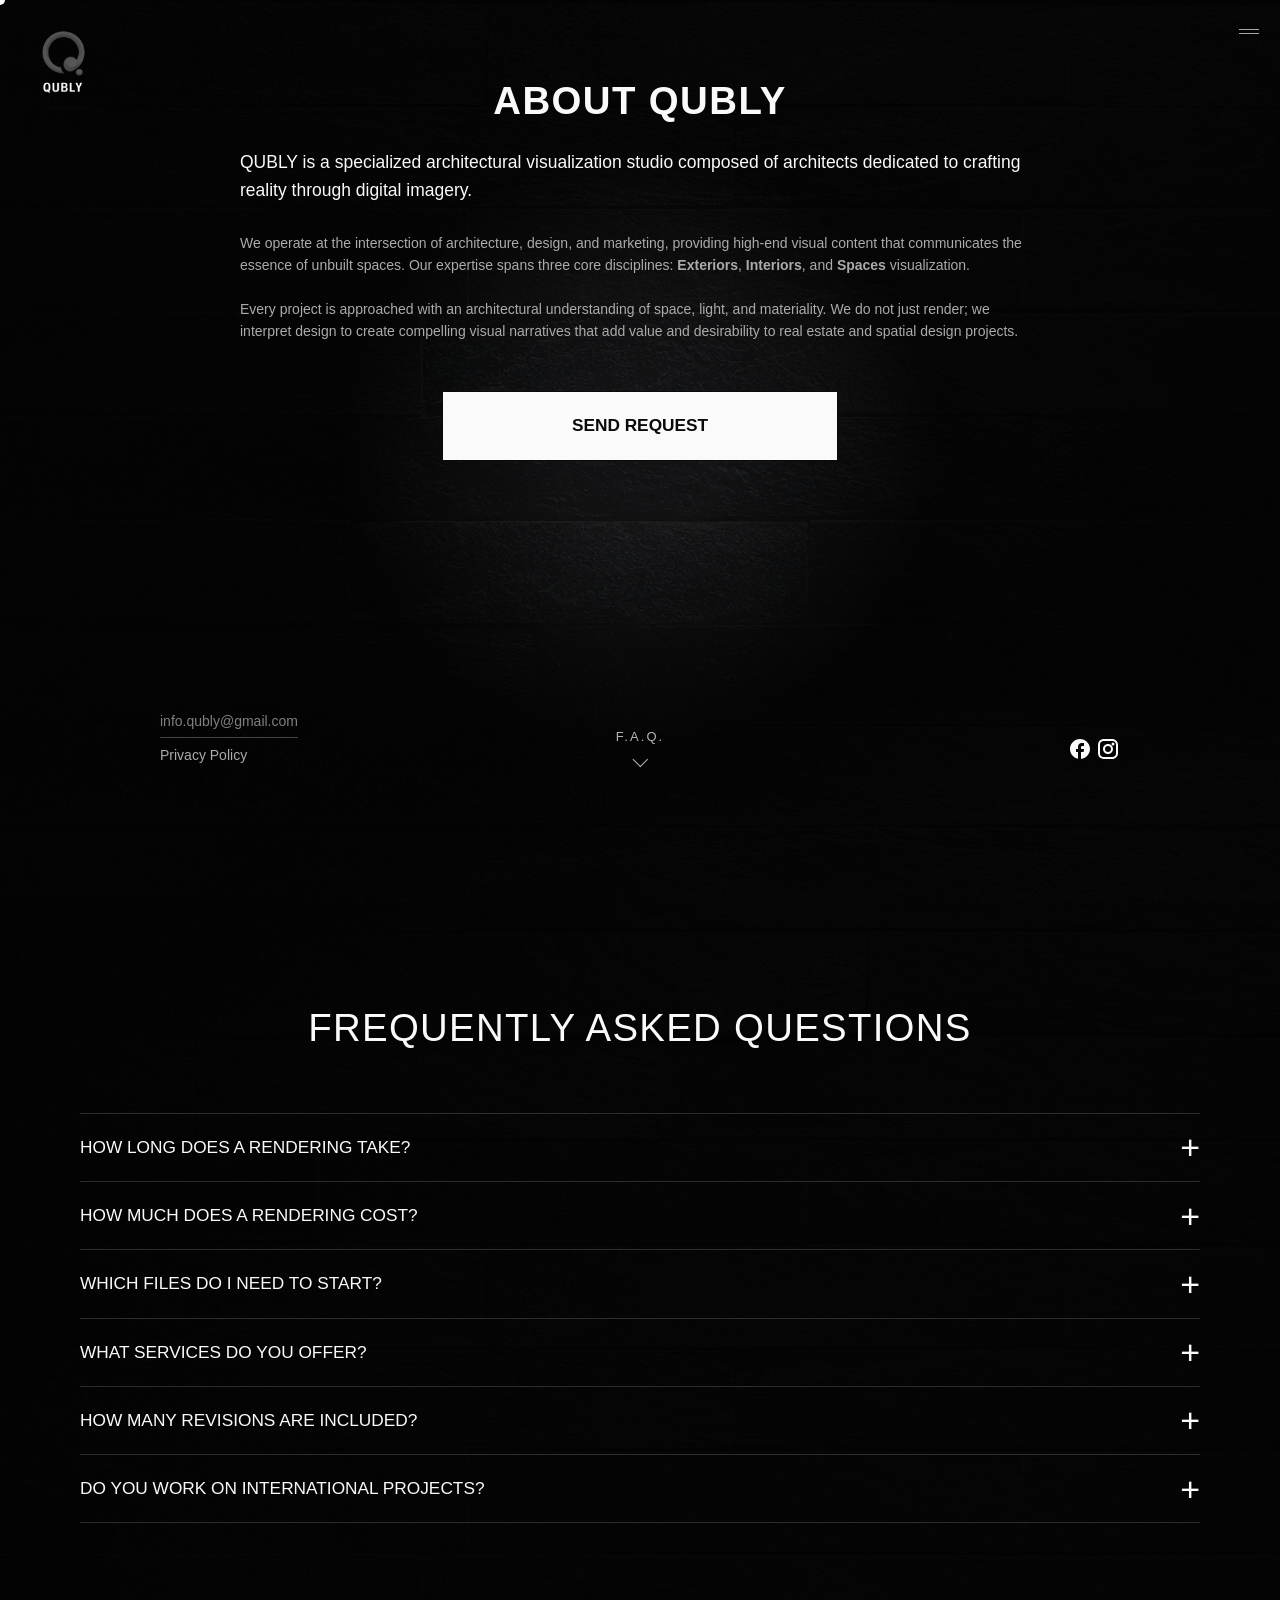
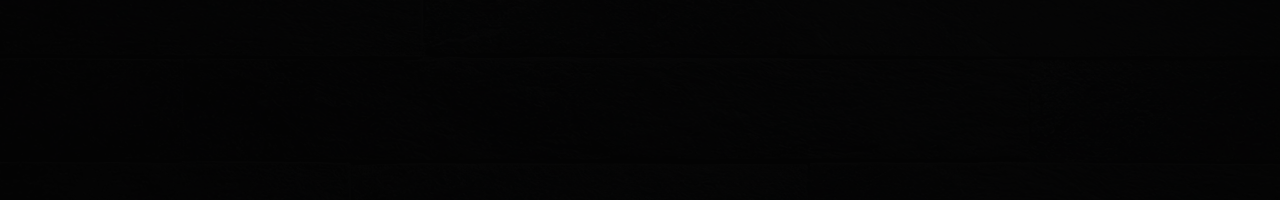
==== about.html @ 9fedbb7f "Add files via upload" ====
<!DOCTYPE html>
<html lang="en">

<head>
    <meta charset="UTF-8">
    <meta name="viewport" content="width=device-width, initial-scale=1.0">
    <title>QUBLY – About</title>
    <meta name="description"
        content="Visualizzazioni architettoniche, render esterni, interni e immagini per progetti immobiliari e architettonici." data-i18n="meta_desc_index">
    <link rel="canonical" href="https://infoqubly.github.io/qubly-site/about.html">

    <!-- CSS -->
    <link rel="stylesheet" href="css/styles.css?v=67">
    <link rel="icon" href="favicon.png" type="image/png">
</head>

<body class="about-page-body">

    <!-- CUSTOM CURSOR -->
    <div id="cursor-dot"></div>
    <canvas id="spotlight-canvas"></canvas>

    <!-- HEADER -->
    <header class="site-header">
        <a href="index.html" class="logo">
            <img src="logo.png" alt="QUBLY">
        </a>

        <div class="menu-toggle">
            <div class="hamburger-line"></div>
        </div>
    </header>

    <!-- FULLSCREEN MENU -->
    <div class="fullscreen-menu">
        <ul class="menu-list">
            <li class="menu-item"><a href="index.html" data-i18n="nav_home">Home</a></li>
            <li class="menu-item"><a href="about.html" data-i18n="nav_about">About Us</a></li>
            <li class="menu-item"><a href="index.html#case-studies" data-i18n="nav_purpose">What We Offer</a></li>
            <li class="menu-item"><a href="index.html#projects" data-i18n="nav_projects">Projects</a></li>
            <li class="menu-item"><a href="index.html#contact" data-i18n="nav_contact">Contact Us</a></li>
        </ul>
    </div>

    <!-- ABOUT CONTENT -->
    <div class="section-wrapper about-page" data-snap-anchor data-snap-offset="0"
        style="padding-top: 80px; min-height: 100vh; display: flex; flex-direction: column;">
        <!-- SCROLLING TEXTURE BACKGROUND -->
        <img src="Sfondo.webp" id="scrolling-texture" alt="">
        <div class="content-container" style="max-width: 800px; margin: 0 auto; text-align: left; flex-grow: 1;">
            <h1 class="service-title" style="margin-top: 0; margin-bottom: 2vw;" data-i18n="about_title">ABOUT QUBLY</h1>

            <p class="service-desc"
                style="font-size: 1.25rem; line-height: 1.6; color: var(--QUBLY-WHITE); margin-bottom: 2rem;" data-i18n="about_p1">
                QUBLY is a specialized architectural visualization studio composed of architects dedicated to crafting
                reality through digital imagery.
            </p>

            <p class="service-desc" style="font-size: 1rem; line-height: 1.6; margin-bottom: 1.5rem;" data-i18n="about_p2">
                We operate at the intersection of architecture, design, and marketing, providing high-end visual content
                that communicates the essence of unbuilt spaces. Our expertise spans three core disciplines:
                <strong>Exteriors</strong>, <strong>Interiors</strong>, and <strong>Spaces</strong> visualization.
            </p>

            <p class="service-desc" style="font-size: 1rem; line-height: 1.6; margin-bottom: 3rem;" data-i18n="about_p3">
                Every project is approached with an architectural understanding of space, light, and materiality. We do
                not just render; we interpret design to create compelling visual narratives that add value and
                desirability to real estate and spatial design projects.
            </p>

            <a href="https://docs.google.com/forms/d/e/1FAIpQLSdRsD1cFEi_Piw1dqPVw4LWgrstn5cbHXEcnYwcSCSfHgwjyg/viewform?usp=publish-editor"
                class="contact-form-button contact-form-button--light" target="_blank" rel="noopener"
                data-i18n="contact_request_button">SEND REQUEST</a>
        </div>

        <!-- FOOTER: Email Left, Icons Right -->
        <footer class="site-footer about-footer">

            <!-- Email and Privacy (Left) -->
            <div class="footer-legal-links">
                <a href="#" class="contact-trigger-link"
                    style="color: grey; font-size: 14px; text-decoration: none;">info.qubly@gmail.com</a>
                <a href="privacy-policy.html" class="privacy-policy-link" data-i18n="privacy_policy_link">Privacy Policy</a>
            </div>

            <a href="#faq" class="about-faq-cue" aria-label="Vai alle FAQ" data-i18n-aria-label="faq_cue_label">
                <span data-i18n="faq_cue">F.A.Q.</span>
                <span class="about-faq-arrow"></span>
            </a>

            <!-- Icons (Right) -->
            <div class="footer-socials">
                <!-- Facebook Icon (Inactive) -->
                <a href="#" class="social-icon" style="pointer-events: none;">
                    <svg width="24" height="24" viewBox="0 0 24 24" fill="currentColor">
                        <path
                            d="M22 12C22 6.48 17.52 2 12 2C6.48 2 2 6.48 2 12C2 16.84 5.44 20.87 10 21.8V15H8V12H10V9.5C10 7.57 11.71 6 13.5 6H16V9H14C13.06 9 13 9.97 13 10.5V12H16L15.6 15H13V21.95C17.74 21.45 22 17.18 22 12Z" />
                    </svg>
                </a>
                <!-- Instagram Icon (Inactive) -->
                <a href="#" class="social-icon" style="pointer-events: none;">
                    <svg width="24" height="24" viewBox="0 0 24 24" fill="currentColor">
                        <path
                            d="M7.8 2H16.2C19.4 2 22 4.6 22 7.8V16.2C22 19.4 19.4 22 16.2 22H7.8C4.6 22 2 19.4 2 16.2V7.8C2 4.6 4.6 2 7.8 2ZM7.6 4C5.6 4 4 5.6 4 7.6V16.4C4 18.4 5.6 20 7.6 20H16.4C18.4 20 20 18.4 20 16.4V7.6C20 5.6 18.4 4 16.4 4H7.6Z" />
                        <path
                            d="M12 7C9.2 7 7 9.2 7 12C7 14.8 9.2 17 12 17C14.8 17 17 14.8 17 12C17 9.2 14.8 7 12 7ZM12 15C10.3 15 9 13.7 9 12C9 10.3 10.3 9 12 9C13.7 9 15 10.3 15 12C15 13.7 13.7 15 12 15Z" />
                        <circle cx="17" cy="7" r="1.5" />
                    </svg>
                </a>
            </div>
        </footer>
    </div>

    <section class="faq-section" id="faq" data-snap-anchor data-snap-offset="0">
        <h2 class="faq-title" data-i18n="faq_title">FREQUENTLY ASKED QUESTIONS</h2>

        <div class="faq-list">
            <details class="faq-item">
                <summary data-i18n="faq_q1">HOW LONG DOES A RENDERING TAKE?</summary>
                <div class="faq-panel">
                    <p data-i18n="faq_a1">Timing depends on the project scope, number of views, and available material.</p>
                </div>
            </details>
            <details class="faq-item">
                <summary data-i18n="faq_q2">HOW MUCH DOES A RENDERING COST?</summary>
                <div class="faq-panel">
                    <p data-i18n="faq_a2">Costs vary by complexity, output type, and number of images required.</p>
                </div>
            </details>
            <details class="faq-item">
                <summary data-i18n="faq_q3">WHICH FILES DO I NEED TO START?</summary>
                <div class="faq-panel">
                    <p data-i18n="faq_a3">Plans, elevations, references, material notes, and any available 3D files are helpful.</p>
                </div>
            </details>
            <details class="faq-item">
                <summary data-i18n="faq_q4">WHAT SERVICES DO YOU OFFER?</summary>
                <div class="faq-panel">
                    <p data-i18n="faq_a4">We create exterior, interior, spaces, photoinsertion, and material comparison visuals.</p>
                </div>
            </details>
            <details class="faq-item">
                <summary data-i18n="faq_q5">HOW MANY REVISIONS ARE INCLUDED?</summary>
                <div class="faq-panel">
                    <p data-i18n="faq_a5">Revision rounds are defined before starting, based on the project needs.</p>
                </div>
            </details>
            <details class="faq-item">
                <summary data-i18n="faq_q6">DO YOU WORK ON INTERNATIONAL PROJECTS?</summary>
                <div class="faq-panel">
                    <p data-i18n="faq_a6">Yes, we work remotely with clients and teams in different countries.</p>
                </div>
            </details>
        </div>
    </section>

    <!-- SHARED JS -->
    <script src="js/translations.js?v=53"></script>
    <script src="js/spotlight.js?v=49"></script>
    <script src="js/main.js?v=60"></script>

    <!-- CONTACT POPUP HTML -->
    <div id="contact-popup" class="contact-popup">
        <div class="contact-popup-content">
            <span class="close-popup">&times;</span>
            <h2 class="service-title" data-i18n="popup_title">GET IN TOUCH</h2>
            <p class="service-desc" style="margin-bottom: 2rem;" data-i18n="popup_desc">We'd love to hear from you. Send us a message.</p>

            <form id="contact-form">
                <div class="form-group">
                    <label for="email" class="service-desc" data-i18n="popup_email_label">Your email</label>
                    <input type="email" id="email" name="email" required
                        style="width: 100%; padding: 10px; margin-top: 5px; background: #222; border: 1px solid #444; color: white;">
                </div>
                <div class="form-group" style="margin-top: 1rem;">
                    <label for="message" class="service-desc" data-i18n="popup_msg_label">Message</label>
                    <textarea id="message" name="message" rows="4" required
                        style="width: 100%; resize: vertical; padding: 10px; margin-top: 5px; background: #222; border: 1px solid #444; color: white;"></textarea>
                </div>
                <button type="submit"
                    style="margin-top: 1.5rem; padding: 10px 20px; background: var(--QUBLY-WHITE); color: black; border: none; cursor: pointer; text-transform: uppercase; font-weight: bold;" data-i18n="popup_send">Send</button>
            </form>
        </div>
    </div>

</body>

</html>
---- css/styles.css ----
:root {
  /* QUBLY Premium Palette */
  --QUBLY-BLACK: #0a0a0a;
  /* Deep rich black */
  --QUBLY-DARK-GRAY: #1a1a1a;
  /* Schiarito / Soft Black */
  --QUBLY-GRAY: #ABABAB;
  /* Original Gray for text */
  --QUBLY-WHITE: #FAFAFA;
  /* Off-white */
  --QUBLY-ACCENT: #ffffff;
  --scrollbar-width: 0px;
  --page-scrim: rgba(0, 0, 0, 0.18);

  --bg-color: var(--QUBLY-BLACK);
  --text-color: var(--QUBLY-WHITE);
  --header-height: 8vw;
  --media-card-radius: 1.1vw;
  /* Increased for larger logo (approx 150px) */
}

@media (min-width: 768px) {
  :root {
    --page-scrim: rgba(0, 0, 0, 0.12);
  }
}

@media (max-width: 767px) {
  :root {
    --header-height: 25vw;
    --media-card-radius: 3.8vw;
    /* Increased for mobile */
  }
}

* {
  box-sizing: border-box;
  -webkit-tap-highlight-color: transparent;
}

html {
  scroll-behavior: smooth;
  background: var(--bg-color);
}

html,
body {
  margin: 0;
  padding: 0;
  width: 100%;
  height: 100%;
  font-family: Helvetica, Arial, sans-serif;
  /* Fallback font */
  font-weight: 300;
  font-size: clamp(14px, 0.9375vw, 18px);
  line-height: 1.35;
  color: var(--text-color);
  background: var(--bg-color);
  -webkit-font-smoothing: antialiased;
}

@media (max-width: 767px) {

  html,
  body {
    font-size: 3.56vw;
    line-height: 4.58vw;
  }
}

a {
  text-decoration: none;
  color: inherit;
  transition: all 0.25s ease;
}

img,
video {
  max-width: 100%;
}

/* UTILITIES */
.desktop-only {
  display: block;
}

.mobile-only {
  display: none;
}

@media (max-width: 767px) {
  .desktop-only {
    display: none;
  }

  .mobile-only {
    display: block;
  }
}

/* HEADER */
.site-header {
  position: fixed;
  top: 0;
  left: 0;
  right: 0;
  padding: 1.666vw;
  z-index: 100;
  display: flex;
  justify-content: space-between;
  align-items: flex-start;
  height: auto;
  transition: background-color 0.3s ease;
  pointer-events: none;
  mix-blend-mode: difference;
  color: white;
  /* Allow clicks to pass through header background (e.g. to scrollbar) */
}

/* Ensure interactive elements in header are clickable */
.site-header>* {
  pointer-events: auto;
}

.site-header {
  position: fixed;
  z-index: 100;
}

@media (max-width: 767px) {
  .site-header {
    padding: 5.08vw;
  }
}

/* LOGO */
.logo {
  display: block;
  z-index: 101;
  background: transparent;
  height: auto;
  display: flex;
  align-items: flex-start;
}

/* ... existing content ... */

/* CASE STUDIES SNAPSHOT */
.case-snapshots {
  padding: 8.33vw 6.25vw;
  width: 100%;
  max-width: none;
  margin: 0 auto;
}

.case-snapshots h2.service-title {
  font-size: clamp(24px, 3vw, 56px);
  line-height: 1.1;
  text-align: center !important;
  /* Reverted to center */
  margin-bottom: 4vw !important;
}

.logo img {
  height: 6.5vw;
  /* Approx 125px on 1920px screen (2.5x of 50px) */
  width: auto;
  object-fit: contain;
  max-height: 100%;
}

@media (max-width: 767px) {
  .logo img {
    height: 20vw;
    /* Larger on mobile too (~75px) */
  }
}

/* HAMBURGER MENU */
.menu-toggle {
  position: relative;
  cursor: pointer;
  height: 1.5625vw;
  width: 1.5625vw;
  display: flex;
  align-items: center;
  z-index: 101;
}

@media (max-width: 767px) {
  .menu-toggle {
    height: 5.08vw;
    width: 7.63vw;
  }
}

.hamburger-line {
  position: relative;
  height: 0.104vw;
  width: 1.5625vw;
  background: transparent;
}

.hamburger-line::before,
.hamburger-line::after {
  content: "";
  position: absolute;
  top: 0;
  left: 0;
  right: 0;
  height: 0.104vw;
  width: 1.5625vw;
  background: var(--QUBLY-GRAY);
  transition: all 0.25s ease;
}

.hamburger-line::before {
  transform: translateY(-0.156vw);
}

.hamburger-line::after {
  transform: translateY(0.156vw);
}

.menu-toggle:hover .hamburger-line::before,
.menu-toggle:hover .hamburger-line::after {
  background: var(--QUBLY-WHITE);
}

.menu-toggle:hover .hamburger-line::before {
  transform: translateY(-0.3125vw);
}

.menu-toggle:hover .hamburger-line::after {
  transform: translateY(0.3125vw);
}

/* Menu Open State */
.menu-open .hamburger-line::before {
  transform: rotate(45deg) !important;
  background: var(--QUBLY-WHITE);
}

.menu-open .hamburger-line::after {
  transform: rotate(-45deg) !important;
  background: var(--QUBLY-WHITE);
}

@media (max-width: 767px) {

  .hamburger-line,
  .hamburger-line::before,
  .hamburger-line::after {
    height: 0.254vw;
    width: 7.63vw;
  }

  .hamburger-line::before {
    transform: translateY(-0.76vw);
  }

  .hamburger-line::after {
    transform: translateY(0.76vw);
  }

  .menu-toggle:hover .hamburger-line::before {
    transform: translateY(-1.27vw);
  }

  .menu-toggle:hover .hamburger-line::after {
    transform: translateY(1.27vw);
  }
}

/* FULLSCREEN OVERLAY MENU */
.fullscreen-menu {
  position: fixed;
  top: 0;
  left: 0;
  width: 100%;
  height: 100%;
  background: rgba(0, 0, 0, 0.94);
  z-index: 90;
  display: flex;
  flex-direction: column;
  justify-content: center;
  align-items: center;
  opacity: 0;
  visibility: hidden;
  transition: all 0.4s ease;
  backdrop-filter: none;
  -webkit-backdrop-filter: none;
  box-shadow: none;
}
.fullscreen-menu::before {
  content: "";
  position: absolute;
  inset: 0;
  background: transparent;
  pointer-events: none;
}
.fullscreen-menu.active {
  opacity: 1;
  visibility: visible;
}

.menu-list {
  list-style: none;
  padding: 0;
  margin: 0;
  text-align: center;
  position: relative;
  z-index: 1;
  min-width: 0;
  background: transparent;
  border: none;
  box-shadow: none;
}

.menu-item {
  padding: 1.25vw 0;
  font-size: 2.08vw;
  font-weight: 300;
  letter-spacing: 0.14vw;
  text-transform: uppercase;
  opacity: 0;
  transform: translateY(20px);
  transition: all 0.5s ease;
}

.menu-item a {
  display: inline-block;
  padding: 0.12em 0.45em;
}

.fullscreen-menu.active .menu-item {
  opacity: 1;
  transform: translateY(0);
}

.fullscreen-menu.active .menu-item:nth-child(1) {
  transition-delay: 0s;
}

.fullscreen-menu.active .menu-item:nth-child(2) {
  transition-delay: 0s;
}

.fullscreen-menu.active .menu-item:nth-child(3) {
  transition-delay: 0s;
}

.fullscreen-menu.active .menu-item:nth-child(4) {
  transition-delay: 0s;
}

.fullscreen-menu.active .menu-item:nth-child(5) {
  transition-delay: 0s;
}

@media (max-width: 767px) {
  .menu-list {
    min-width: 0;
    padding: 0;
  }

  .menu-item {
    font-size: 7.12vw;
    padding: 4.07vw 0;
  }
}

.menu-item a:hover {
  color: var(--QUBLY-WHITE);
}

/* HERO SECTION */
.hero-section {
  position: relative;
  z-index: 10 !important;
  /* Ensure on top of transparency/canvas */
  height: 100vh;
  width: 100%;
  overflow: hidden;
  background: #000;
  /* Fade out bottom to black using mask */
  /* Gradient mask removed per user request */
}

.hero-video-container {
  width: 100%;
  height: 100%;
  position: relative;
  z-index: 0;
  background: #000;
}

.hero-video {
  width: 100%;
  height: 100%;
  object-fit: cover;
  object-position: top center;
  /* Anchor to top, crop bottom */
  pointer-events: none;
  /* Prevent browser overlays */
  background: #000;
}

/* Removed Manual Gradients as requested */

/* Scroll Arrow */
/* Scroll Zone and Arrow */
.scroll-trigger-zone {
  position: absolute;
  bottom: 0px;
  left: 0;
  width: 100%;
  height: 15vh;
  z-index: 20;
  cursor: pointer;
  display: flex;
  justify-content: center;
  align-items: flex-end;
  padding-bottom: 2vw;
}

.scroll-arrow {
  width: 2vw;
  height: 2vw;
  background-image: url("data:image/svg+xml,%3Csvg width='39' height='20' viewBox='0 0 39 20' fill='none' xmlns='http://www.w3.org/2000/svg'%3E%3Cpath d='M1.3125 0.460938L19.7734 18.9219L38.2343 0.460938' stroke='%23000000' stroke-width='3' vector-effect='non-scaling-stroke'/%3E%3C/svg%3E");
  background-size: contain;
  background-repeat: no-repeat;
  transition: all 0.4s ease;
  opacity: 0;
  transform: scale(0.8);
}

.scroll-trigger-zone:hover .scroll-arrow {
  opacity: 1;
  transform: scale(2.0);
  /* significantly larger per request */
}

@media (max-width: 767px) {
  .scroll-trigger-zone {
    height: 15vh;
    padding-bottom: 8vw;
  }

  .scroll-arrow {
    width: 6vw;
    height: 6vw;
  }
}

/* Make body cursor none to hide default */
/* Make body cursor none to hide default */
body {
  cursor: default;
  background-color: var(--bg-color);
  position: relative;
  overflow-x: hidden;
  scrollbar-width: thin;
  scrollbar-color: rgba(255, 255, 255, 0.72) rgba(255, 255, 255, 0.12);
}

/* Dark Overlay MASK Removed */

/* Custom Cursor Dot */
.custom-cursor {
  width: 6px;
  height: 6px;
  background: white;
  border-radius: 50%;
  position: fixed;
  top: 0;
  left: 0;
  pointer-events: none;
  z-index: 9999;
  transform: translate(-50%, -50%);
  mix-blend-mode: difference;
  /* Inverts colors for high contrast */
  transition: width 0.3s ease, height 0.3s ease;
  /* Smooth size change */
}

/* Hover State (Large Dot/Ball) */
/* Moved to #cursor-dot.active */

/* Restore system cursors on interactive elements */
a,
button,
.scroll-trigger-zone,
input,
label,
select,
textarea,
.case-card,
.close-popup,
.menu-toggle,
.menu-item,
.contact-trigger,
.nav-links a {
  cursor: pointer;
}

#cursor-dot {
  width: 10px;
  height: 10px;
  background-color: white;
  border-radius: 50%;
  position: fixed;
  pointer-events: none;
  z-index: 9999;
  transform: translate(-50%, -50%);
  transition: transform 0.1s ease, width 0.3s ease, height 0.3s ease;
  mix-blend-mode: difference;
}

@media (hover: none) and (pointer: coarse) {
  #cursor-dot {
    display: none !important;
  }
}

#cursor-dot.active {
  width: 40px;
  /* 2/3 of 60px */
  height: 40px;
  /* 2/3 of 60px */
  background-color: white;
  mix-blend-mode: difference;
  opacity: 0.8;
}

/* Spotlight canvas must be an overlay, not a block that pushes content down */
#spotlight-canvas {
  position: fixed;
  inset: 0;
  width: 100%;
  height: 100%;
  z-index: 3;
  pointer-events: none;
  display: block;
  margin: 0;
  padding: 0;
  opacity: 1;
}

/* Ensure background images stay under the spotlight layer */
#scrolling-texture {
  position: absolute;
  inset: 0;
  width: 100%;
  height: 100%;
  object-fit: cover;
  object-position: center center;
  z-index: 1;
  pointer-events: none;
  opacity: 1;
}

.about-page {
  overflow: hidden;
  position: relative;
}

/* INTRO TEXT SECTION */
#intro {
  min-height: 100vh;
  display: flex;
  flex-direction: column;
  justify-content: center;
  position: relative;
  /* Ensure it sits above the background texture */
  z-index: 10;
}

#intro h1 {
  font-size: clamp(32px, 3vw, 72px);
  line-height: 1.2;
  letter-spacing: 0.1vw;
  margin: 0;
}

/* Layering for Spotlight */
/* Images AND Cards must be above spotlight (z-index 5) */
.service-image,
.case-media,
.case-media img {
  position: relative;
  z-index: 10;
}

/* Make cards transparent again (removed black background) but keep z-index so images stay on top */
#main-content-wrapper {
  position: relative;
  min-height: 100vh;
  overflow-x: hidden;
  overflow-y: visible;
  background: transparent !important;
}

#main-content-wrapper::before,
.about-page::before {
  content: "";
  position: absolute;
  inset: 0;
  background: var(--page-scrim);
  pointer-events: none;
  z-index: 2;
}

#main-content-wrapper > :not(#scrolling-texture),
.about-page > :not(#scrolling-texture) {
  position: relative;
  z-index: 4;
}

#main-content-wrapper > #scrolling-texture,
.about-page > #scrolling-texture {
  z-index: 1;
}
.section-wrapper {
  scroll-snap-align: start;
}

.section-wrapper.about-page {
  z-index: auto;
}

/* Text inside cards needs to remain visible */
.case-body,
.service-desc,
.service-title {
  position: relative;
  z-index: 11;
}

/* Text is default (0 or 1), so spotlight (5) is ON TOP of text */


/* SECTIONS GRID */
.section-wrapper {
  padding: 8.33vw 6.25vw;
  text-align: center;
  position: relative;
  z-index: 10;
}

/* SCROLL SHOWCASE */
.scroll-showcase {
  --showcase-stage-top: 4.5vh;
  --showcase-stage-height: 91vh;
  --showcase-step-height: 72vh;
  --showcase-card-radius: 2.2vw;
  position: relative;
  z-index: 10;
  margin: 0 auto;
  padding: 0 1.75vw 3vw;
}

.scroll-showcase-stack {
  position: relative;
  min-height: var(--showcase-stage-height);
  height: calc(var(--showcase-stage-height) + ((var(--showcase-card-count, 4) - 1) * var(--showcase-step-height)));
}

.scroll-showcase-stage {
  position: sticky;
  top: var(--showcase-stage-top);
  height: var(--showcase-stage-height);
  border-radius: var(--showcase-card-radius);
  overflow: hidden;
  clip-path: inset(0 round var(--showcase-card-radius));
  isolation: isolate;
  background: #101010;
  border: 1px solid rgba(255, 255, 255, 0.08);
  box-shadow: 0 2vw 4vw rgba(0, 0, 0, 0.32);
}

.scroll-showcase-card {
  position: absolute;
  inset: 0;
  border-radius: inherit;
  overflow: hidden;
  clip-path: inset(0 round var(--showcase-card-radius));
  border: 1px solid rgba(255, 255, 255, 0.06);
  transform-origin: center top;
  will-change: transform;
  transform: translate3d(0, 100%, 0);
  opacity: 1;
}

.scroll-showcase-card:first-child {
  transform: translate3d(0, 0, 0);
}

.scroll-showcase-card img {
  position: relative;
  z-index: 0;
  width: 100%;
  height: 100%;
  display: block;
  object-fit: cover;
  border-radius: inherit;
  transform: translate3d(0, 0, 0) scale(1.035);
  will-change: transform;
}

.scroll-showcase-card::after {
  content: "";
  position: absolute;
  inset: 0;
  z-index: 1;
  background: linear-gradient(180deg, rgba(0, 0, 0, 0.04) 0%, rgba(0, 0, 0, 0.16) 100%);
  pointer-events: none;
}

.showcase-tags {
  position: absolute;
  left: 2.1vw;
  bottom: clamp(72px, 12vh, 138px);
  z-index: 2;
  display: flex;
  flex-wrap: wrap;
  gap: 0.65vw;
  opacity: 0;
  transform: translateY(16px);
  transition: opacity 0.35s ease, transform 0.35s ease;
}

.scroll-showcase-card.is-active .showcase-tags {
  opacity: 1;
  transform: translateY(0);
}

.scroll-showcase:not(.is-enhanced) .scroll-showcase-card:first-child .showcase-tags {
  opacity: 1;
  transform: translateY(0);
}

.showcase-tags span {
  display: inline-flex;
  align-items: center;
  justify-content: center;
  min-height: 2.05vw;
  padding: 0.5vw 0.95vw;
  border-radius: 999px;
  background: rgba(250, 250, 250, 0.96);
  color: #111;
  font-size: clamp(11px, 0.8vw, 15px);
  font-weight: 500;
  letter-spacing: 0.06em;
  text-transform: uppercase;
  box-shadow: 0 0.4vw 1.1vw rgba(0, 0, 0, 0.18);
}

.case-studies-intro {
  min-height: 100vh;
  display: flex;
  flex-direction: column;
  justify-content: center;
  position: relative;
  z-index: 10;
}

.case-studies-intro .service-title {
  font-size: clamp(32px, 3vw, 72px);
  line-height: 1.2;
  letter-spacing: 0.1vw;
  margin: 0;
}

.case-studies-intro + .case-snapshots {
  padding-top: 3vw;
}

#projects.section-wrapper {
  padding-top: 5.9vw;
}

.services-grid {
  display: grid;
  grid-template-columns: repeat(3, 1fr);
  gap: 2vw;
  padding: 4vw 0;
}

.services-grid .case-media {
  border-radius: var(--media-card-radius) !important;
}

.services-grid .case-media img {
  border-radius: inherit;
}

@media (max-width: 767px) {
  .services-grid {
    grid-template-columns: 1fr;
    gap: 8vw;
  }
}

.service-card {
  text-align: left;
}

.service-image {
  width: 100%;
  aspect-ratio: 16/9;
  background-color: #222;
  margin-bottom: 1.5vw;
  object-fit: cover;
  border-radius: var(--media-card-radius);
}

.service-title {
  font-size: clamp(20px, 1.66vw, 32px);
  margin: 0 0 0.5vw 0;
  letter-spacing: 0.11vw;
  text-transform: uppercase;
}

.service-desc {
  font-size: clamp(14px, 0.9375vw, 18px);
  color: var(--QUBLY-GRAY);
}

@media (max-width: 767px) {
  .service-title {
    font-size: 4.07vw;
  }

  .service-desc {
    font-size: 3.56vw;
  }
}


/* SHARED SERVICE TITLE STYLE (Animated) */
.service-title {
  font-size: clamp(24px, 3vw, 56px);
  line-height: 1.1;
  text-align: center;
  margin-bottom: 4vw;
  text-transform: uppercase;
  letter-spacing: 0.11vw;
}

/* Ensure specific overrides if needed (e.g. Case Studies already has size set, but we make it consistent) */
.case-snapshots h2.service-title {
  text-align: left !important;
  /* User wanted Case Studies title left? No, "rimettilo in centro" in previous turn. 
       Let's keep it consistent. User said "anche qua aumenta la dimensione come l'altro titolo".
       I will set a global style for .service-title inside sections to be big and centered.
    */
  text-align: center !important;
}

@media (max-width: 767px) {
  .service-title {
    font-size: clamp(26px, 8vw, 42px);
    /* Balanced on mobile */
    margin-bottom: 8vw;
  }
}

/* CONTACT SECTION (Redesign) */
.contact-section {
  padding: 8.33vw 6.25vw;
  border-top: none;
  display: flex;
  justify-content: space-between;
  align-items: flex-start;
  /* Top align */
  text-align: left;
  /* Reset center from previous */
  flex-wrap: wrap;
  position: relative;
  /* Visible above dark mask */
  z-index: 10;
}

.contact-left {
  flex: 1;
  max-width: 60%;
  padding-right: 4vw;
}

.contact-right {
  flex: 0 0 28vw;
  display: flex;
  flex-direction: column;
  align-items: flex-end;
  gap: 1vw;
  padding-top: 1vw;
  /* Align visually with text */
}

.contact-section h2.service-title {
  text-align: left;
  /* Contact title left aligned per request? 
    "sotto ma sempre a sinistra la mail, poi a destra i 2 loghi"
    "anche per tutta uesta sezione contatti ingrandisci il titolo e fallo a comparsa"
    */
  text-align: left;
  margin-bottom: 2vw;
}

.contact-text {
  font-size: clamp(16px, 1.2vw, 24px);
  color: var(--QUBLY-WHITE);
  margin-bottom: 2vw;
  line-height: 1.4;
  max-width: 80%;
}

.contact-form-button {
  display: inline-flex;
  align-items: center;
  justify-content: center;
  min-width: min(30vw, 540px);
  min-height: 5.4vw;
  padding: 1.2vw 2vw;
  border: 1px solid currentColor;
  text-decoration: none;
  text-transform: uppercase;
  font-size: clamp(14px, 1.35vw, 24px);
  font-weight: 600;
  line-height: 1;
  letter-spacing: 0;
  transition: background-color 0.25s ease, color 0.25s ease, transform 0.25s ease;
}

.contact-form-button:hover {
  transform: translateY(-2px);
}

.contact-form-button--dark {
  color: var(--QUBLY-BLACK);
  background: var(--QUBLY-WHITE);
}

.contact-form-button--dark:hover {
  background: transparent;
  color: var(--QUBLY-WHITE);
}

.contact-form-button--light {
  color: var(--QUBLY-BLACK);
  background: var(--QUBLY-WHITE);
  margin-top: 0.5rem;
}

.contact-form-button--light:hover {
  background: transparent;
  color: var(--QUBLY-WHITE);
}

.about-page .contact-form-button {
  display: flex;
  width: min(31vw, 560px);
  margin: 3.5rem auto 0;
}

.contact-trigger-link {
  font-size: clamp(18px, 1.5vw, 28px);
  border-bottom: 1px solid #444;
  padding-bottom: 0.5vw;
  display: inline-block;
  color: var(--QUBLY-GRAY);
  text-decoration: none;
  transition: color 0.25s ease, border-color 0.25s ease;
}

.contact-trigger-link:hover {
  color: var(--QUBLY-WHITE);
  border-color: var(--QUBLY-WHITE);
}

.footer-legal-links {
  display: flex;
  flex-direction: column;
  align-items: flex-start;
  gap: 0.55rem;
}

.privacy-policy-link {
  color: var(--QUBLY-GRAY);
  font-size: 14px;
  text-decoration: none;
  border-bottom: 1px solid transparent;
}

.privacy-policy-link:hover {
  color: var(--QUBLY-WHITE);
  border-bottom-color: var(--QUBLY-WHITE);
}

.about-faq-cue {
  position: absolute;
  left: 50%;
  bottom: 2rem;
  transform: translateX(-50%);
  z-index: 12;
  display: inline-flex;
  flex-direction: column;
  align-items: center;
  gap: 0.6rem;
  color: var(--QUBLY-WHITE);
  font-size: clamp(13px, 0.9vw, 16px);
  letter-spacing: 0.16em;
  text-transform: uppercase;
  opacity: 0.72;
}

.about-footer {
  padding: 2rem 6.25vw;
  display: flex;
  justify-content: space-between;
  align-items: flex-end;
  position: relative;
  min-height: 88px;
}

.about-faq-cue:hover {
  opacity: 1;
}

.about-faq-arrow {
  width: 0.8rem;
  height: 0.8rem;
  border-right: 1px solid currentColor;
  border-bottom: 1px solid currentColor;
  transform: rotate(45deg);
  animation: aboutFaqCue 1.5s ease-in-out infinite;
}

@keyframes aboutFaqCue {
  0%,
  100% {
    transform: translateY(0) rotate(45deg);
  }

  50% {
    transform: translateY(0.35rem) rotate(45deg);
  }
}

.legal-page {
  min-height: 100vh;
  position: relative;
  padding: 110px 6.25vw 7vw;
  color: var(--QUBLY-WHITE);
  background: var(--QUBLY-BLACK);
}

.legal-content {
  max-width: 980px;
  margin: 0 auto;
  position: relative;
  z-index: 10;
}

.legal-content h1 {
  margin: 0 0 3rem;
}

.legal-section {
  margin-bottom: 2.4rem;
}

.legal-section h2 {
  color: var(--QUBLY-WHITE);
  font-size: clamp(20px, 1.45vw, 30px);
  font-weight: 400;
  text-transform: uppercase;
  letter-spacing: 0.04vw;
  margin: 0 0 0.9rem;
}

.legal-section p,
.legal-section li {
  color: var(--QUBLY-GRAY);
  line-height: 1.65;
}

.legal-section p {
  margin: 0 0 1rem;
}

.legal-section ul {
  margin: 0;
  padding-left: 1.25rem;
}

.legal-section strong {
  color: var(--QUBLY-WHITE);
  font-weight: 400;
}

.legal-page-body,
.legal-page-body #main-content-wrapper {
  background: var(--QUBLY-BLACK) !important;
}

.legal-page-body #main-content-wrapper::before,
.legal-page-body #scrolling-texture {
  display: none;
}

@media (max-width: 767px) {
  .about-faq-cue {
    display: none;
  }

  .contact-section {
    flex-direction: column;
  }

  .contact-left {
    max-width: 100%;
    margin-bottom: 8vw;
    padding-right: 0;
  }

  .contact-right {
    width: 100%;
    flex-basis: auto;
    align-items: flex-start;
    gap: 4vw;
  }

  .contact-section h2.service-title {
    text-align: left;
  }

  .contact-text {
    font-size: 4vw;
    max-width: 100%;
  }

  .contact-form-button {
    width: 100%;
    min-height: 14vw;
    padding: 4vw;
    font-size: 4vw;
  }

  .about-page .contact-form-button {
    width: 100%;
    margin-top: 10vw;
  }

  .contact-trigger-link {
    font-size: 5vw;
  }
}

/* SOCIAL ICONS (Moved to Contact) */
.social-icons-wrapper {
  display: flex;
  gap: 1.5vw;
  justify-content: flex-end;
}

.social-icons-wrapper .social-icon {
  width: 2vw;
  height: 2vw;
  opacity: 0.5;
  transition: opacity 0.3s;
  color: var(--QUBLY-WHITE);
}

.social-icons-wrapper .social-icon:hover {
  opacity: 1;
}

@media (max-width: 767px) {
  .social-icons-wrapper .social-icon {
    width: 8vw;
    height: 8vw;
  }
}


/* CONTACT POPUP */
.contact-popup {
  display: none;
  position: fixed;
  top: 0;
  left: 0;
  width: 100%;
  height: 100%;
  background: rgba(0, 0, 0, 0.85);
  /* Darker overlay */
  z-index: 200;
  justify-content: center;
  align-items: center;
  opacity: 0;
  transition: opacity 0.3s ease;
}

.contact-popup.open {
  display: flex;
  opacity: 1;
}

.contact-popup-content {
  background: #111;
  /* Dark Premium */
  padding: 3rem;
  width: 90%;
  max-width: 500px;
  position: relative;
  border: 1px solid #333;
}

/* FAQ */
.faq-section {
  min-height: 100vh;
  background: var(--QUBLY-BLACK);
  color: var(--QUBLY-WHITE);
  padding: 8.33vw 6.25vw;
  position: relative;
  z-index: 20;
  overflow: hidden;
}

.faq-section::before {
  content: "";
  position: absolute;
  inset: 0;
  background: url("../Sfondo.webp") center center / cover no-repeat fixed;
  filter: brightness(0.38);
  pointer-events: none;
  z-index: 1;
}

.faq-section::after {
  content: "";
  position: absolute;
  inset: 0;
  background: rgba(0, 0, 0, 0.54);
  pointer-events: none;
  z-index: 1;
}

.faq-section > * {
  position: relative;
  z-index: 2;
}

.faq-title {
  margin: 0 0 5vw;
  font-size: clamp(32px, 3vw, 72px);
  line-height: 1.1;
  text-transform: uppercase;
  font-weight: 400;
  letter-spacing: 0.1vw;
  text-align: center;
}

.faq-list {
  width: 100%;
}

.faq-item {
  border-bottom: 1px solid rgba(255, 255, 255, 0.16);
}

.faq-item:first-child {
  border-top: 1px solid rgba(255, 255, 255, 0.16);
}

.faq-item summary {
  list-style: none;
  cursor: pointer;
  min-height: 4.25vw;
  display: flex;
  align-items: center;
  justify-content: space-between;
  gap: 2vw;
  padding: 1.3vw 0;
  font-size: clamp(17px, 1.35vw, 26px);
  font-weight: 400;
  text-transform: uppercase;
  color: var(--QUBLY-WHITE);
}

.faq-item summary::-webkit-details-marker {
  display: none;
}

.faq-item summary::after {
  content: "+";
  flex: 0 0 auto;
  font-size: clamp(34px, 2.4vw, 48px);
  font-weight: 300;
  line-height: 1;
  transition: transform 0.3s ease;
}

.faq-item[open] summary::after {
  transform: rotate(45deg);
}

.faq-item p {
  max-width: 820px;
  margin: 0 0 1.6vw;
  color: var(--QUBLY-GRAY);
  font-size: clamp(15px, 1vw, 19px);
  line-height: 1.5;
}

.faq-panel {
  overflow: hidden;
  height: 0;
  opacity: 0;
  transform: translateY(-8px);
  transition: height 0.28s ease, opacity 0.22s ease, transform 0.28s ease;
}

.faq-item[open] .faq-panel {
  opacity: 1;
  transform: translateY(0);
}

.close-popup {
  position: absolute;
  top: 1rem;
  right: 1.5rem;
  font-size: 2rem;
  cursor: pointer;
  color: var(--QUBLY-GRAY);
}

.close-popup:hover {
  color: var(--QUBLY-WHITE);
}

/* CASE STUDIES SNAPSHOT */
.case-snapshots {
  padding: 8.33vw 6.25vw;
  width: 100%;
  max-width: none;
  margin: 0 auto;
  position: relative;
  z-index: 10;
  overflow: visible;
}

.case-snapshots::before {
  content: "";
  position: absolute;
  left: 50%;
  top: -6vw;
  width: 100vw;
  height: 13vw;
  transform: translateX(-50%);
  background: linear-gradient(180deg, var(--QUBLY-BLACK) 0%, rgba(10, 10, 10, 0.96) 58%, rgba(10, 10, 10, 0) 100%);
  pointer-events: none;
  z-index: 1;
}

.case-group {
  position: relative;
  z-index: 10;
}

@media (min-width: 768px) {
  .case-group {
    --case-title-lock-top: clamp(34px, 3.65vw, 72px);
    min-height: 100vh;
    display: flex;
    flex-direction: column;
    justify-content: flex-start;
    padding-top: var(--case-title-lock-top);
  }
}

.case-group + .case-group {
  margin-top: 6vw;
}

.case-snapshots h2.service-title {
  font-size: 3vw;
  /* Significantly larger */
  line-height: 1.1;
  text-align: center !important;
  margin-bottom: 1.9vw !important;
}

.case-row-title {
  display: block;
  width: 100%;
  font-size: clamp(24px, 2.35vw, 48px);
  text-transform: uppercase;
  letter-spacing: 0.16vw;
  margin-top: 0;
  margin-bottom: 2.15vw;
  color: transparent;
  background:
    linear-gradient(90deg, var(--QUBLY-WHITE), var(--QUBLY-WHITE)) 0 0 / 0% 100% no-repeat,
    linear-gradient(90deg, rgba(250, 250, 250, 0.28), rgba(250, 250, 250, 0.28)) 0 0 / 100% 100% no-repeat;
  -webkit-background-clip: text;
  background-clip: text;
  font-weight: 700;
  text-align: center;
  position: relative;
  z-index: 11;
  transform: scaleX(1.08);
  transform-origin: center center;
}

@media (min-width: 768px) {
  .case-row-title {
    margin-left: 0;
    max-width: none;
    line-height: 1.08;
  }
}

.case-group.is-title-filling .case-row-title,
.case-row-title.reveal.is-visible {
  animation: caseTitleFill 1.5s ease 0.5s forwards;
}

@keyframes caseTitleFill {
  from {
    background-size: 0% 100%, 100% 100%;
  }

  to {
    background-size: 100% 100%, 100% 100%;
  }
}

.case-row {
  display: grid;
  grid-template-columns: 1fr 1fr;
  gap: 2vw;
  align-items: stretch;
  margin-top: 0;
  /* Title handles top margin now */
}

.case-card {
  display: flex;
  flex-direction: column;
  justify-content: flex-start;
  min-width: 0;
  height: 100%;
  border-radius: 0.5vw;
  overflow: hidden;
  text-decoration: none;
  color: inherit;
  background: transparent;
  will-change: transform;
  transition: transform 0.4s ease;
}

.case-media {
  position: relative;
  width: 100%;
  aspect-ratio: 3/2;
  overflow: hidden;
  margin-bottom: 1.2vw;
  border-radius: var(--media-card-radius);
  clip-path: inset(0 round var(--media-card-radius));
}

.case-media img {
  width: 100%;
  height: 100%;
  display: block;
  object-fit: cover;
  border-radius: inherit;
  transform: scale(1);
  transition: transform 0.6s cubic-bezier(0.25, 0.46, 0.45, 0.94);
}



.case-body {
  padding: 0;
  display: flex;
  justify-content: center;
  align-items: flex-start;
}

.case-kicker {
  opacity: .75;
  font-size: clamp(12px, 0.8vw, 16px);
  letter-spacing: 0.06em;
  text-transform: uppercase;
  margin: 0 0 0.7vw 0;
  min-height: 1.25em;
  display: flex;
  align-items: center;
  justify-content: center;
  color: var(--QUBLY-GRAY);
}

.case-card h3 {
  font-size: clamp(18px, 1.4vw, 24px);
  margin: 0 0 0.5vw 0;
  letter-spacing: 0.05vw;
  text-transform: uppercase;
}

.case-card p:not(.case-kicker) {
  font-size: clamp(14px, 0.9375vw, 18px);
  color: var(--QUBLY-GRAY);
  margin: 0;
}

/* Case snapshots: kicker and body text centered + hidden by default */
.case-snapshots .case-kicker {
  text-align: center;
  opacity: 0;
  transform: translateY(6px);
  transition: opacity 0.6s cubic-bezier(0.25, 0.46, 0.45, 0.94),
    transform 0.6s cubic-bezier(0.25, 0.46, 0.45, 0.94);
}

.case-snapshots .case-body {
  text-align: center;
  overflow: hidden;
  width: 100%;
}

.case-snapshots .case-body p {
  opacity: 0;
  transform: translateY(8px);
  width: 100%;
  max-width: none;
  margin: 0 auto;
  line-height: 1.42;
  text-align: justify;
  text-align-last: left;
  text-wrap: pretty;
  hyphens: auto;
  transition: opacity 0.6s cubic-bezier(0.25, 0.46, 0.45, 0.94),
    transform 0.6s cubic-bezier(0.25, 0.46, 0.45, 0.94);
  transition-delay: 0.05s;
}

/* On hover: reveal text in sync with image zoom */
.case-snapshots .case-card:hover .case-kicker {
  opacity: 0.75;
  transform: translateY(0);
}

.case-snapshots .case-card:hover .case-body p {
  opacity: 1;
  transform: translateY(0);
}

/* Hover Effects */
.case-card:hover {
  transform: scale(1.015);
}

.case-card:hover .case-media img {
  transform: scale(1.06);
}

/* Animation States */
.reveal {
  opacity: 0;
  transition: opacity 0.8s ease, transform 0.8s ease;
}

.reveal.from-left {
  transform: translateX(-40px);
}

.reveal.from-right {
  transform: translateX(40px);
}

.reveal.is-visible {
  opacity: 1;
  transform: translateX(0);
}

.case-row-title.reveal.from-left {
  transform: scaleX(1.08);
}

.case-row-title.reveal.is-visible {
  transform: scaleX(1.08);
}

/* Responsive Case Studies */
@media (max-width: 767px) {
  .case-snapshots {
    padding: 12vw 5.08vw;
  }

  .case-group + .case-group {
    margin-top: 12vw;
  }

  .case-snapshots h2.service-title {
    font-size: clamp(26px, 8vw, 42px);
  }

  .case-row-title {
    font-size: 5vw;
    margin-top: 0;
    margin-bottom: 4vw;
  }

  .case-row {
    grid-template-columns: 1fr 1fr;
    gap: 4vw;
    margin-top: 8vw;
  }

  .case-kicker {
    font-size: 3vw;
    margin-bottom: 1.2vw;
  }

  .case-card h3 {
    font-size: 4.5vw;
    margin-bottom: 1.5vw;
  }

  .case-card p:not(.case-kicker) {
    font-size: 3.25vw;
    line-height: 1.45;
  }

  .case-snapshots .case-kicker {
    opacity: 0.75;
    transform: translateY(0);
  }

  .case-media {
    margin-bottom: 2.2vw;
  }

  .case-snapshots .case-body {
    padding-inline: 0.5vw;
  }

  .case-snapshots .case-body p {
    opacity: 1;
    transform: translateY(0);
    width: 100%;
    max-width: none;
    text-align: justify;
    text-justify: inter-word;
    text-align-last: left;
    hyphens: auto;
  }

  .site-footer p {
    color: #888 !important;
  }

  h1.reveal {
    font-size: clamp(30px, 8vw, 48px) !important;
  }

  .services-grid {
    grid-template-columns: 1fr;
    gap: 8vw;
  }

  .scroll-showcase {
    --showcase-card-radius: 5vw;
    padding: 18vw 4.2vw 16vw;
  }

  .case-studies-intro + .case-snapshots {
    padding-top: 12vw;
  }

  .scroll-showcase-stack {
    height: auto;
  }

  .scroll-showcase-stage {
    position: relative;
    top: auto;
    height: auto;
    display: flex;
    flex-direction: column;
    gap: 6vw;
    border: none;
    box-shadow: none;
    background: transparent;
    overflow: visible;
  }

  .scroll-showcase-card {
    position: relative;
    inset: auto;
    height: 70vh;
    border-radius: 5vw;
    overflow: hidden;
    border: 1px solid rgba(255, 255, 255, 0.08);
    transform: none !important;
    opacity: 1 !important;
    box-shadow: 0 6vw 10vw rgba(0, 0, 0, 0.2);
  }

  .scroll-showcase-card img {
    transform: none !important;
  }

  .showcase-tags {
    left: 4.5vw;
    bottom: 4.5vw;
    gap: 2vw;
    opacity: 1;
    transform: none;
  }

  .showcase-tags span {
    min-height: auto;
    padding: 1.8vw 2.8vw;
    font-size: 2.9vw;
  }

  .services-grid .case-media {
    height: 60vw !important;
  }

  #projects.section-wrapper {
    padding-top: 20vw;
  }

  .faq-section {
    padding: 18vw 5.08vw 16vw;
  }

  .faq-title {
    font-size: clamp(30px, 8vw, 42px);
    line-height: 1.1;
    margin-bottom: 14vw;
  }

  .faq-item summary {
    min-height: 16vw;
    padding: 4vw 0;
    font-size: 4.2vw;
  }

  .faq-item summary::after {
    font-size: 9vw;
  }

  .faq-item p {
    margin: 0 0 5vw;
    font-size: 3.9vw;
  }
}

@media (min-width: 768px) and (max-width: 1023px) {
  .scroll-showcase {
    --showcase-stage-top: 7vh;
    --showcase-stage-height: 78vh;
    --showcase-step-height: 62vh;
    --showcase-card-radius: 3vw;
    padding-top: 10vw;
    padding-bottom: 6vw;
  }

  .case-studies-intro + .case-snapshots {
    padding-top: 5vw;
  }

  .scroll-showcase-stage {
    border-radius: 3vw;
  }

  .showcase-tags {
    left: 3vw;
    bottom: clamp(54px, 9vh, 110px);
    gap: 1vw;
  }

  .showcase-tags span {
    min-height: 3.6vw;
    padding: 0.9vw 1.4vw;
    font-size: clamp(11px, 1.25vw, 14px);
  }
}

@media (min-width: 768px) and (max-width: 1366px) and (hover: none),
  (min-width: 768px) and (max-width: 1366px) and (pointer: coarse) {
  html,
  body,
  #main-content-wrapper {
    overflow-x: clip;
  }

  .hero-section {
    height: 100svh;
    min-height: 100svh;
  }

  #intro,
  .case-studies-intro,
  .faq-section {
    min-height: 100svh;
  }

  .section-wrapper,
  .case-snapshots,
  .contact-section,
  .gallery-section,
  .faq-section {
    padding-left: clamp(42px, 5.6vw, 76px);
    padding-right: clamp(42px, 5.6vw, 76px);
  }

  #intro h1,
  .case-studies-intro .service-title,
  #projects .service-title,
  .contact-section .service-title,
  .faq-title {
    max-width: min(90vw, 920px);
    margin-left: auto;
    margin-right: auto;
    line-height: 1.14;
    letter-spacing: 0.07em;
    overflow-wrap: normal;
  }

  .service-title,
  .case-studies-intro .service-title,
  .faq-title {
    font-size: clamp(28px, 4vw, 54px);
  }

  .scroll-showcase {
    --showcase-stage-top: clamp(40px, 6svh, 70px);
    --showcase-stage-height: min(82svh, 760px);
    padding-left: clamp(24px, 4vw, 56px);
    padding-right: clamp(24px, 4vw, 56px);
  }

  .case-snapshots::before {
    left: 0;
    width: 100%;
    transform: none;
  }

  .case-group {
    --case-title-lock-top: clamp(44px, 6vw, 76px);
    min-height: auto;
    padding-top: var(--case-title-lock-top);
    padding-bottom: clamp(52px, 7vw, 90px);
  }

  .case-group + .case-group {
    margin-top: clamp(36px, 6vw, 84px);
  }

  .case-row-title {
    max-width: 100%;
    font-size: clamp(22px, 3.2vw, 38px);
    line-height: 1.14;
    letter-spacing: 0.08em;
    overflow-wrap: break-word;
    transform: none;
  }

  .case-row-title.reveal.from-left,
  .case-row-title.reveal.is-visible {
    transform: none;
  }

  .case-row {
    gap: clamp(20px, 3vw, 36px);
  }

  .case-snapshots .case-kicker,
  .case-snapshots .case-card:hover .case-kicker {
    opacity: 0.75;
    transform: none;
  }

  .case-snapshots .case-body {
    overflow: visible;
  }

  .case-snapshots .case-body p,
  .case-snapshots .case-card:hover .case-body p {
    opacity: 1;
    transform: none;
    font-size: clamp(14px, 1.75vw, 18px);
    line-height: 1.45;
  }

  .case-card:hover {
    transform: none;
  }

  .case-card:hover .case-media img,
  .masonry-item:hover img {
    transform: none;
  }

  .services-grid {
    gap: clamp(22px, 3vw, 36px);
  }
}

@media (min-width: 768px) and (max-width: 1180px) and (orientation: portrait) and (hover: none),
  (min-width: 768px) and (max-width: 1180px) and (orientation: portrait) and (pointer: coarse) {
  .services-grid {
    grid-template-columns: repeat(2, minmax(0, 1fr));
  }

  .contact-section {
    flex-direction: column;
    gap: clamp(28px, 5vw, 60px);
  }

  .contact-left {
    max-width: 100%;
    padding-right: 0;
  }

  .contact-right {
    width: 100%;
    flex-basis: auto;
    align-items: flex-start;
    gap: clamp(18px, 3vw, 34px);
  }

  .contact-text {
    max-width: 100%;
  }

  .contact-form-button {
    min-width: min(100%, 440px);
  }

  .masonry-gallery {
    grid-template-columns: repeat(2, minmax(0, 1fr));
    grid-auto-rows: clamp(180px, 28vw, 340px);
    gap: clamp(16px, 2.4vw, 28px);
  }

  .layout-3 .masonry-item:nth-child(1) {
    grid-column: span 2;
  }
}

@media (prefers-reduced-motion: reduce) {
  .scroll-showcase-card img {
    transform: none !important;
  }

  .showcase-tags {
    transition: none;
  }
}

/* Global Footer Contrast Fix (Applied to PC as well if it's too dark) */
.site-footer p {
  color: #666;
  /* Balanced gray */
}

/* CUSTOM SCROLLBAR (Global) */
::-webkit-scrollbar {
  width: 14px;
  background: rgba(0, 0, 0, 0.14);
}

::-webkit-scrollbar-track {
  background: rgba(255, 255, 255, 0.1);
}

::-webkit-scrollbar-thumb {
  background: rgba(255, 255, 255, 0.72);
  border: 2px solid rgba(0, 0, 0, 0.18);
  background-clip: padding-box;
  border-radius: 10px;
}

::-webkit-scrollbar-thumb:hover {
  background: rgba(255, 255, 255, 0.9);
  border: 2px solid rgba(0, 0, 0, 0.18);
  background-clip: padding-box;
}



/* ========================================= */
/* MASONRY GALLERY (For Esterni, Interni, Spazi) */
/* ========================================= */
.gallery-section {
  padding: 8vw 6.25vw;
  width: 100%;
  max-width: none;
  margin: 0 auto;
  position: relative;
  z-index: 10;
}

.masonry-gallery {
  display: grid;
  grid-template-columns: repeat(3, 1fr);
  grid-auto-rows: clamp(150px, 18vw, 350px); /* responsive height */
  grid-auto-flow: dense;
  gap: 1.5vw;
  padding-bottom: 4vw;
}

.masonry-item {
  display: block;
  position: relative;
  overflow: hidden;
  border-radius: var(--media-card-radius);
  clip-path: inset(0 round var(--media-card-radius));
  cursor: pointer;
  grid-column: span 1;
  grid-row: span 1;
}

.masonry-item img {
  display: block;
  width: 100%;
  height: 100%;
  object-fit: cover;
  border-radius: inherit;
  transition: transform 0.5s ease;
}

/* Staggered, irregular horizontal rectangular crops for the grid view using CSS Grid spans */
/* Layout 1: Esterni */
.layout-1 .masonry-item:nth-child(1) { grid-column: span 2; grid-row: span 2; }
.layout-1 .masonry-item:nth-child(4) { grid-column: span 2; }
.layout-1 .masonry-item:nth-child(7) { grid-column: span 2; }
.layout-1 .masonry-item:nth-child(8) { grid-row: span 2; }

/* Layout 2: Interni */
.layout-2 .masonry-item:nth-child(2) { grid-column: span 2; }
.layout-2 .masonry-item:nth-child(3) { grid-row: span 2; }
.layout-2 .masonry-item:nth-child(5) { grid-column: span 2; grid-row: span 2; }
.layout-2 .masonry-item:nth-child(9) { grid-column: span 2; }

/* Layout 3: Spazi */
.layout-3 .masonry-item:nth-child(1) { grid-column: span 3; }
.layout-3 .masonry-item:nth-child(3) { grid-column: span 2; }
.layout-3 .masonry-item:nth-child(6) { grid-row: span 2; }
.layout-3 .masonry-item:nth-child(8) { grid-column: span 2; grid-row: span 2; }

.masonry-item:hover img {
  transform: scale(1.05);
}

@media (max-width: 1024px) {
  .masonry-gallery {
    grid-template-columns: repeat(2, 1fr);
    grid-auto-rows: 25vw;
    gap: 2vw;
  }
  .layout-1 .masonry-item:nth-child(1) { grid-column: span 2; grid-row: span 2; }
  .layout-3 .masonry-item:nth-child(1) { grid-column: span 2; }
}

@media (max-width: 767px) {
  .masonry-gallery {
    grid-template-columns: 1fr;
    grid-auto-rows: 55vw;
    gap: 4vw;
  }
  .masonry-item {
    grid-column: span 1 !important;
    grid-row: span 1 !important;
  }
  .gallery-section {
    padding: 25vw 5.08vw 10vw 5.08vw;
  }
}

/* ========================================= */
/* PHOTOSWIPE CUSTOM STYLES (Lightbox) */
/* ========================================= */
.pswp__bg {
  background: rgba(0, 0, 0, 0.8) !important;
  backdrop-filter: blur(10px) !important;
  -webkit-backdrop-filter: blur(10px) !important;
}

.pswp__button {
  opacity: 0.8 !important;
}

.pswp__button:hover {
  opacity: 1 !important;
}
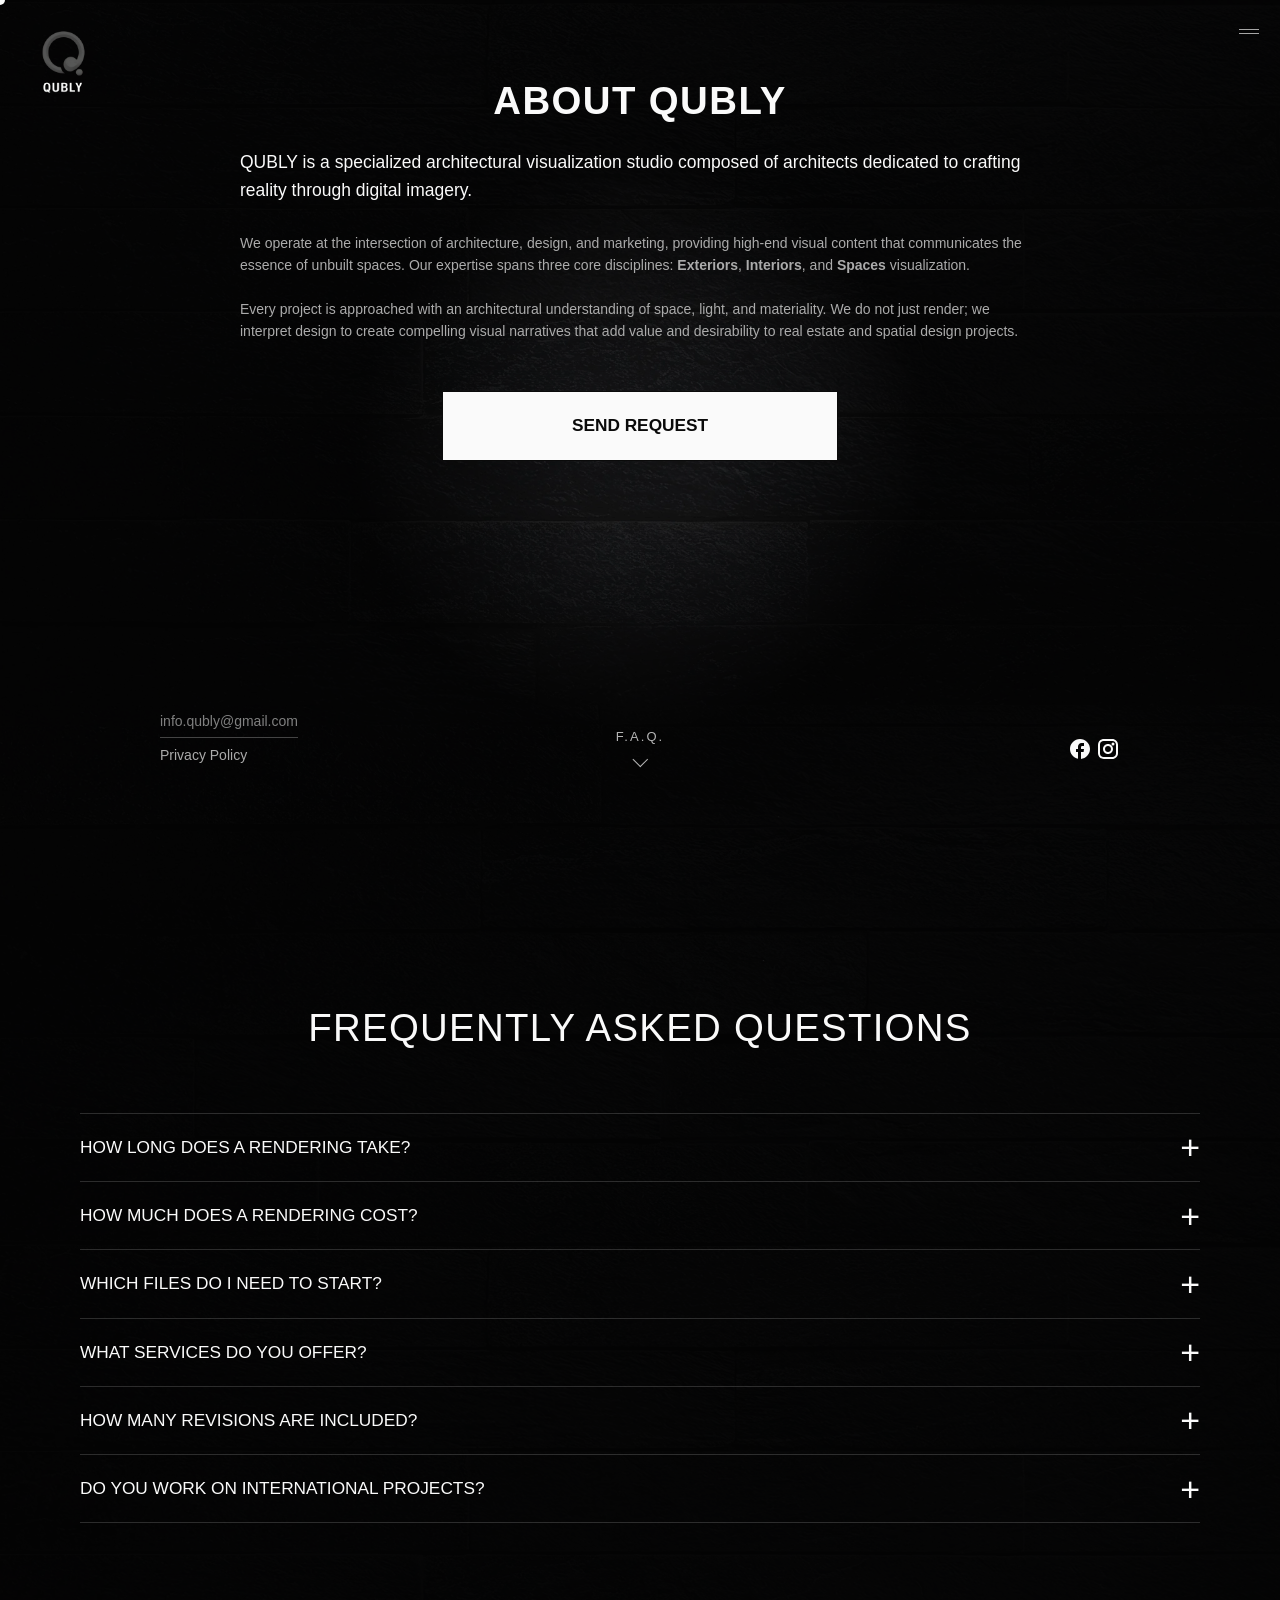
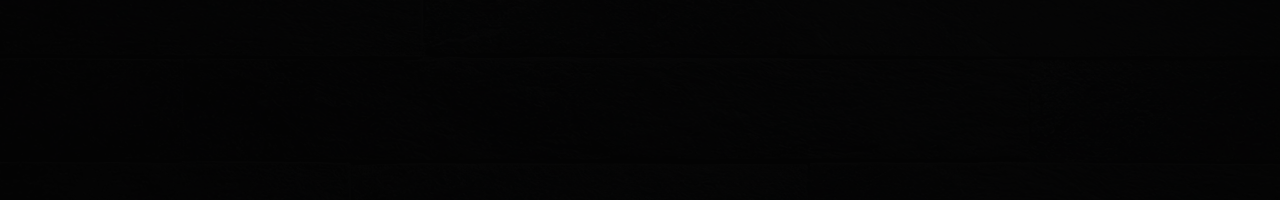
==== commit ac9d9ac6: "Add files via upload" ====
--- a/about.html
+++ b/about.html
@@ -10,7 +10,7 @@
     <link rel="canonical" href="https://infoqubly.github.io/qubly-site/about.html">
 
     <!-- CSS -->
-    <link rel="stylesheet" href="css/styles.css?v=67">
+    <link rel="stylesheet" href="css/styles.css?v=68">
     <link rel="icon" href="favicon.png" type="image/png">
 </head>
 
--- a/css/styles.css
+++ b/css/styles.css
@@ -1601,7 +1601,7 @@
   }
 
   .case-group + .case-group {
-    margin-top: 12vw;
+    margin-top: 22vw;
   }
 
   .case-snapshots h2.service-title {
@@ -1631,8 +1631,8 @@
   }
 
   .case-card p:not(.case-kicker) {
-    font-size: 3.25vw;
-    line-height: 1.45;
+    font-size: 2.75vw;
+    line-height: 1.28;
   }
 
   .case-snapshots .case-kicker {
@@ -1645,7 +1645,7 @@
   }
 
   .case-snapshots .case-body {
-    padding-inline: 0.5vw;
+    padding-inline: 0;
   }
 
   .case-snapshots .case-body p {
@@ -1653,9 +1653,8 @@
     transform: translateY(0);
     width: 100%;
     max-width: none;
-    text-align: justify;
-    text-justify: inter-word;
-    text-align-last: left;
+    text-align: left;
+    text-align-last: auto;
     hyphens: auto;
   }
 
@@ -1668,13 +1667,14 @@
   }
 
   .services-grid {
-    grid-template-columns: 1fr;
-    gap: 8vw;
+    grid-template-columns: repeat(3, minmax(0, 1fr));
+    gap: 3vw;
   }
 
   .scroll-showcase {
     --showcase-card-radius: 5vw;
-    padding: 18vw 4.2vw 16vw;
+    padding: 14vw 0 12vw;
+    overflow: hidden;
   }
 
   .case-studies-intro + .case-snapshots {
@@ -1688,23 +1688,34 @@
   .scroll-showcase-stage {
     position: relative;
     top: auto;
-    height: auto;
+    height: 58vh;
     display: flex;
-    flex-direction: column;
-    gap: 6vw;
+    flex-direction: row;
+    gap: 4vw;
     border: none;
     box-shadow: none;
     background: transparent;
-    overflow: visible;
+    overflow-x: auto;
+    overflow-y: hidden;
+    padding: 0 8vw 3vw;
+    scroll-padding-inline: 8vw;
+    scroll-snap-type: x mandatory;
+    -webkit-overflow-scrolling: touch;
+  }
+
+  .scroll-showcase-stage::-webkit-scrollbar {
+    display: none;
   }
 
   .scroll-showcase-card {
     position: relative;
+    flex: 0 0 78vw;
     inset: auto;
-    height: 70vh;
+    height: 100%;
     border-radius: 5vw;
     overflow: hidden;
     border: 1px solid rgba(255, 255, 255, 0.08);
+    scroll-snap-align: center;
     transform: none !important;
     opacity: 1 !important;
     box-shadow: 0 6vw 10vw rgba(0, 0, 0, 0.2);
@@ -1729,11 +1740,18 @@
   }
 
   .services-grid .case-media {
-    height: 60vw !important;
+    height: 24vw !important;
+    margin-bottom: 2vw;
+  }
+
+  .services-grid .case-card h3 {
+    font-size: 3.1vw;
+    line-height: 1.1;
+    text-align: center;
   }
 
   #projects.section-wrapper {
-    padding-top: 20vw;
+    padding-top: 18vw;
   }
 
   .faq-section {
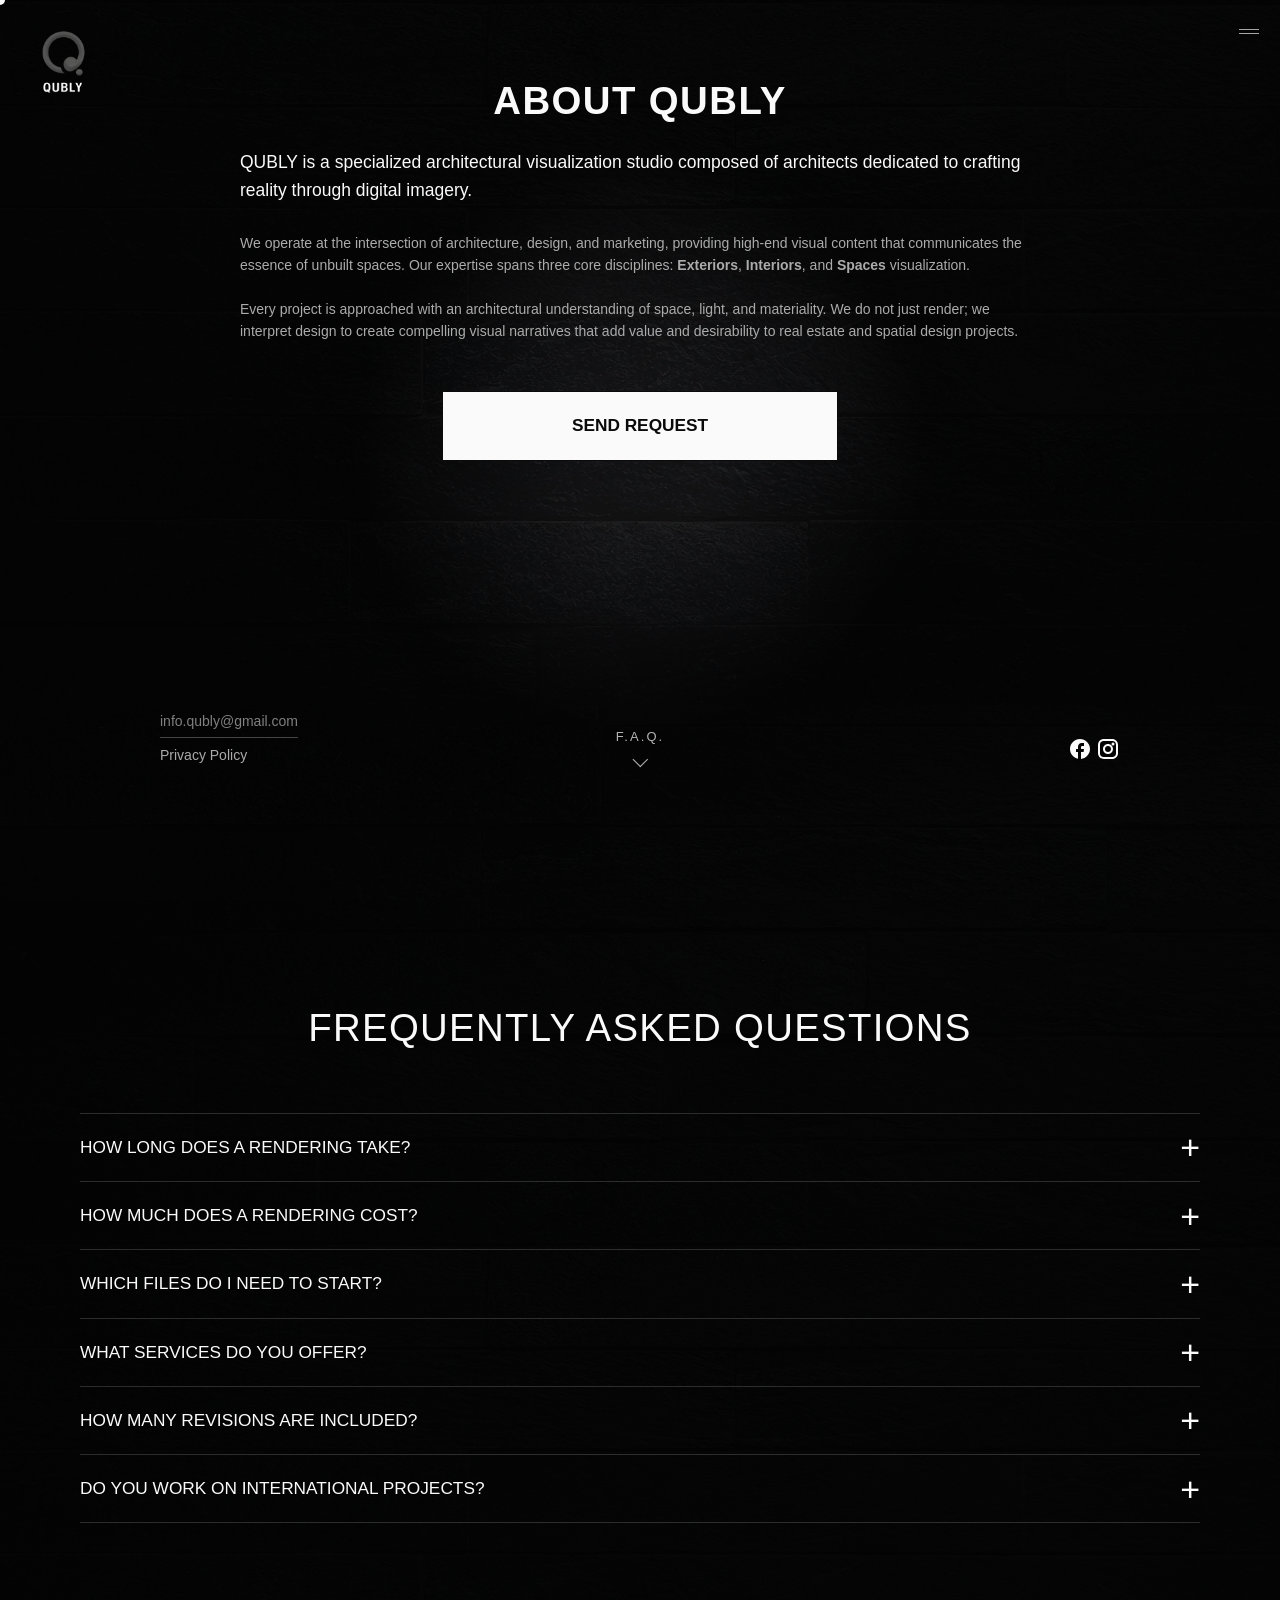
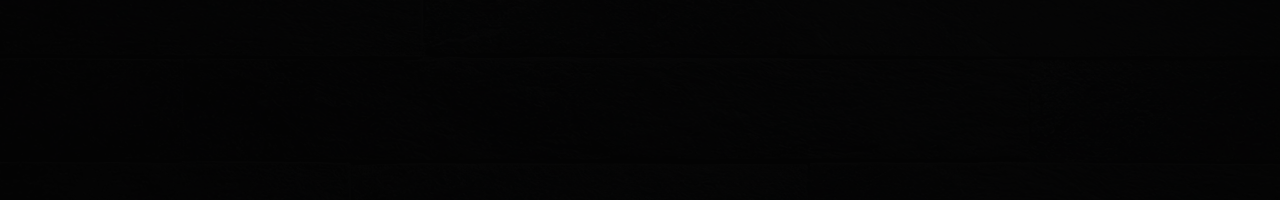
==== commit 97c55525: "Add files via upload" ====
--- a/about.html
+++ b/about.html
@@ -10,7 +10,7 @@
     <link rel="canonical" href="https://infoqubly.github.io/qubly-site/about.html">
 
     <!-- CSS -->
-    <link rel="stylesheet" href="css/styles.css?v=68">
+    <link rel="stylesheet" href="css/styles.css?v=80">
     <link rel="icon" href="favicon.png" type="image/png">
 </head>
 
@@ -157,7 +157,7 @@
     <!-- SHARED JS -->
     <script src="js/translations.js?v=53"></script>
     <script src="js/spotlight.js?v=49"></script>
-    <script src="js/main.js?v=60"></script>
+    <script src="js/main.js?v=68"></script>
 
     <!-- CONTACT POPUP HTML -->
     <div id="contact-popup" class="contact-popup">
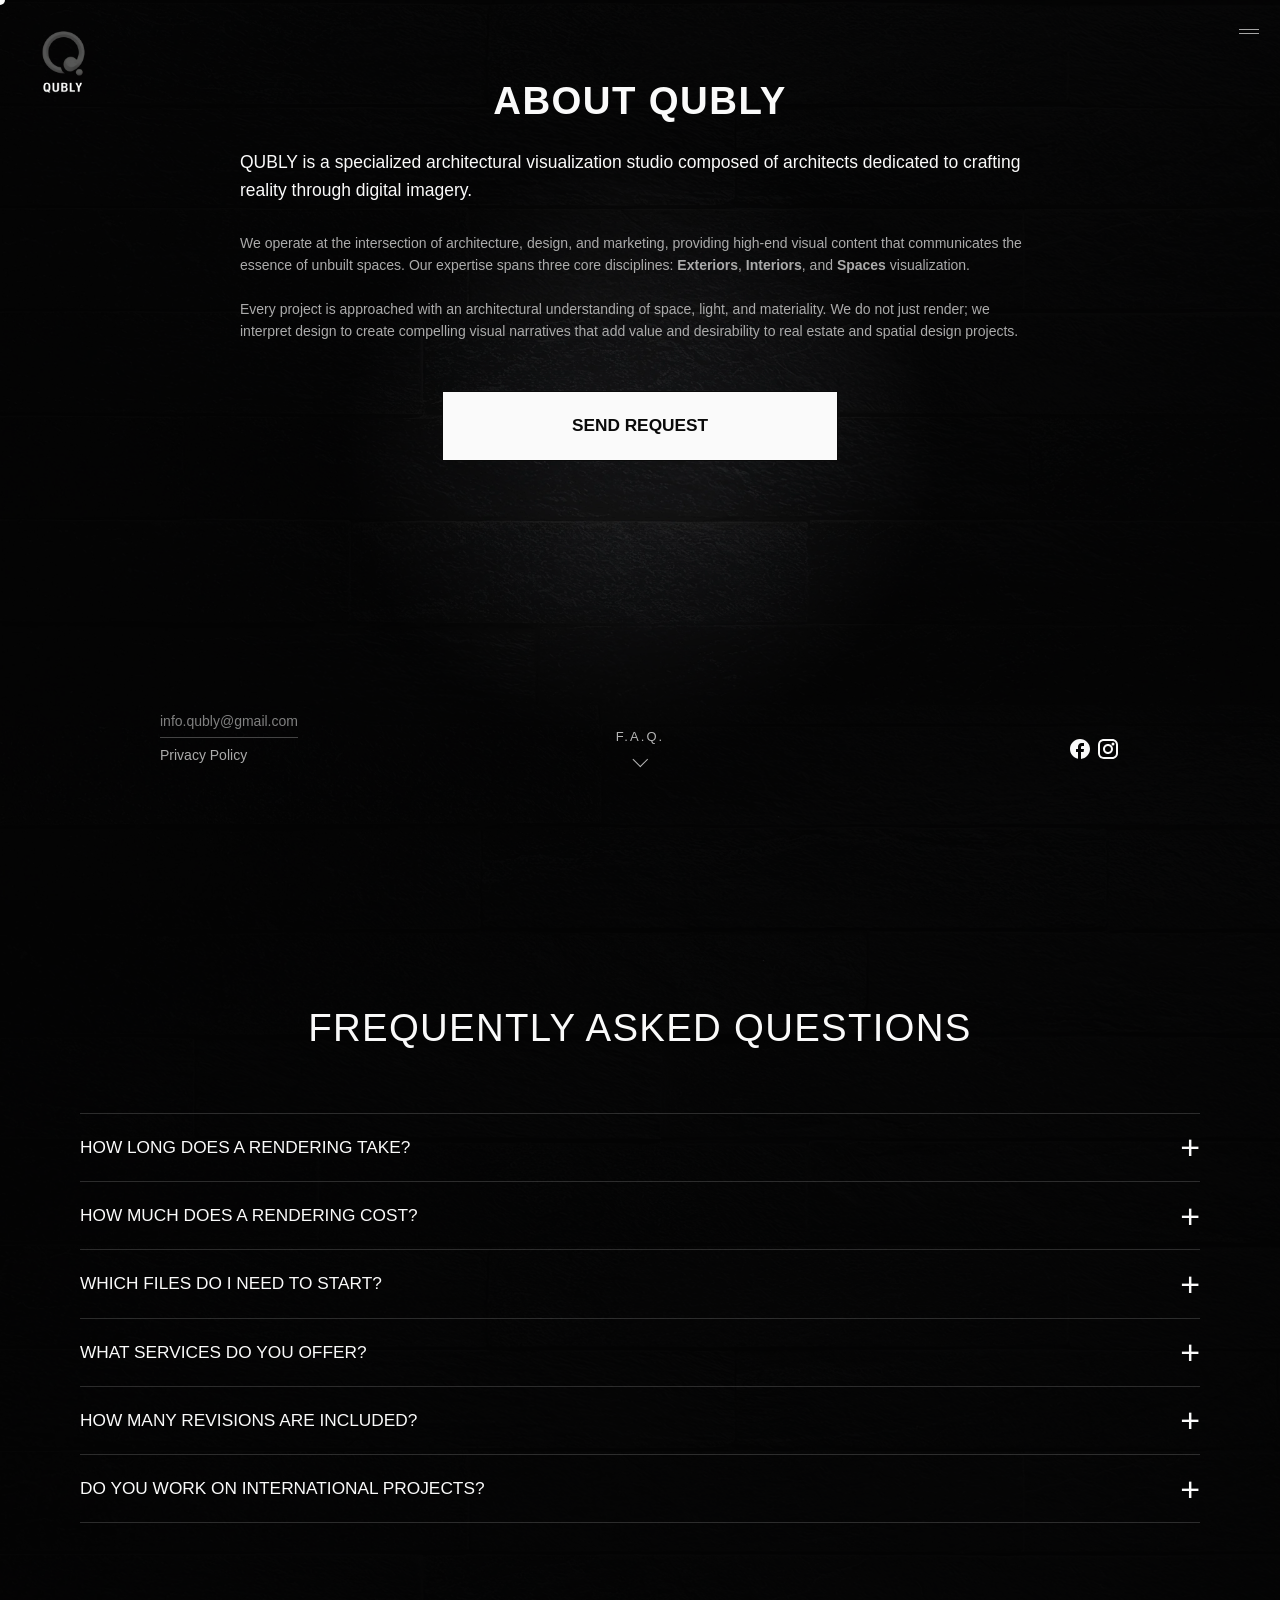
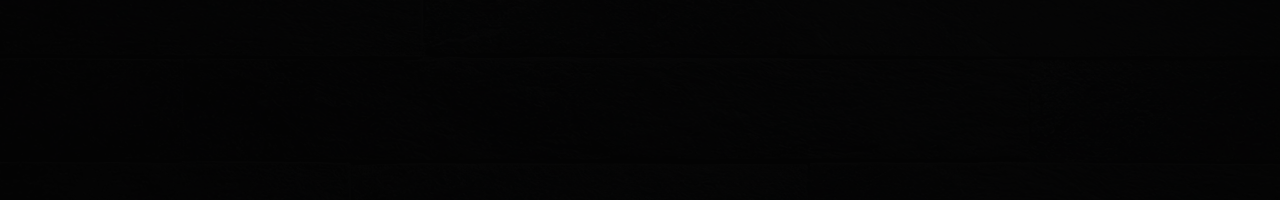
==== commit ec3745b8: "Add files via upload" ====
--- a/about.html
+++ b/about.html
@@ -10,7 +10,7 @@
     <link rel="canonical" href="https://infoqubly.github.io/qubly-site/about.html">
 
     <!-- CSS -->
-    <link rel="stylesheet" href="css/styles.css?v=80">
+    <link rel="stylesheet" href="css/styles.css?v=86">
     <link rel="icon" href="favicon.png" type="image/png">
 </head>
 
@@ -155,9 +155,9 @@
     </section>
 
     <!-- SHARED JS -->
-    <script src="js/translations.js?v=53"></script>
+    <script src="js/translations.js?v=55"></script>
     <script src="js/spotlight.js?v=49"></script>
-    <script src="js/main.js?v=68"></script>
+    <script src="js/main.js?v=69"></script>
 
     <!-- CONTACT POPUP HTML -->
     <div id="contact-popup" class="contact-popup">
--- a/css/styles.css
+++ b/css/styles.css
@@ -169,12 +169,11 @@
   max-height: 100%;
 }
 
-@media (max-width: 767px) {
-  .logo img {
-    height: 20vw;
-    /* Larger on mobile too (~75px) */
-  }
-}
+@media (max-width: 767px) {
+  .logo img {
+    height: 15vw;
+  }
+}
 
 /* HAMBURGER MENU */
 .menu-toggle {
@@ -187,12 +186,12 @@
   z-index: 101;
 }
 
-@media (max-width: 767px) {
-  .menu-toggle {
-    height: 5.08vw;
-    width: 7.63vw;
-  }
-}
+@media (max-width: 767px) {
+  .menu-toggle {
+    height: 3.81vw;
+    width: 5.72vw;
+  }
+}
 
 .hamburger-line {
   position: relative;
@@ -246,31 +245,31 @@
   background: var(--QUBLY-WHITE);
 }
 
-@media (max-width: 767px) {
-
-  .hamburger-line,
-  .hamburger-line::before,
-  .hamburger-line::after {
-    height: 0.254vw;
-    width: 7.63vw;
-  }
-
-  .hamburger-line::before {
-    transform: translateY(-0.76vw);
-  }
-
-  .hamburger-line::after {
-    transform: translateY(0.76vw);
-  }
-
-  .menu-toggle:hover .hamburger-line::before {
-    transform: translateY(-1.27vw);
-  }
-
-  .menu-toggle:hover .hamburger-line::after {
-    transform: translateY(1.27vw);
-  }
-}
+@media (max-width: 767px) {
+
+  .hamburger-line,
+  .hamburger-line::before,
+  .hamburger-line::after {
+    height: 0.19vw;
+    width: 5.72vw;
+  }
+
+  .hamburger-line::before {
+    transform: translateY(-0.57vw);
+  }
+
+  .hamburger-line::after {
+    transform: translateY(0.57vw);
+  }
+
+  .menu-toggle:hover .hamburger-line::before {
+    transform: translateY(-0.95vw);
+  }
+
+  .menu-toggle:hover .hamburger-line::after {
+    transform: translateY(0.95vw);
+  }
+}
 
 /* FULLSCREEN OVERLAY MENU */
 .fullscreen-menu {
@@ -1117,29 +1116,54 @@
 
   .contact-section {
     flex-direction: column;
-  }
-
+    align-items: center;
+    text-align: center;
+  }
+
   .contact-left {
     max-width: 100%;
     margin-bottom: 8vw;
     padding-right: 0;
+    display: flex;
+    flex-direction: column;
+    align-items: center;
   }
 
   .contact-right {
     width: 100%;
     flex-basis: auto;
-    align-items: flex-start;
+    align-items: center;
     gap: 4vw;
   }
-
-  .contact-section h2.service-title {
-    text-align: left;
-  }
-
-  .contact-text {
-    font-size: 4vw;
-    max-width: 100%;
-  }
+
+  .contact-section h2.service-title {
+    text-align: center;
+    margin-bottom: 5vw;
+    font-size: 0;
+  }
+
+  .contact-section h2.service-title::after {
+    content: "CONTATTACI";
+    display: block;
+    font-size: clamp(28px, 8vw, 40px);
+    line-height: 1.08;
+    letter-spacing: 0.08em;
+  }
+
+  .contact-text {
+    font-size: 0;
+    max-width: 82vw;
+    margin-left: auto;
+    margin-right: auto;
+    line-height: 1.32;
+  }
+
+  .contact-text::after {
+    content: "Trasformiamo le idee architettoniche in realt\00E0  visiva per proposte di progetto e collaborazioni, scrivici.";
+    display: block;
+    font-size: clamp(13px, 3.35vw, 16px);
+    line-height: 1.32;
+  }
 
   .contact-form-button {
     width: 100%;
@@ -1154,7 +1178,18 @@
   }
 
   .contact-trigger-link {
-    font-size: 5vw;
+    font-size: clamp(14px, 4vw, 18px);
+  }
+
+  .site-footer {
+    padding: 4vw 5.08vw 5vw !important;
+    text-align: left;
+  }
+
+  .site-footer p {
+    margin: 0 !important;
+    font-size: clamp(11px, 3vw, 14px) !important;
+    color: #555 !important;
   }
 }
 
@@ -1392,12 +1427,20 @@
   margin-bottom: 1.9vw !important;
 }
 
+.case-mobile-sticky-title {
+  display: none;
+}
+
+.case-mobile-scroll-window {
+  display: contents;
+}
+
 .case-row-title {
   display: block;
   width: 100%;
   font-size: clamp(24px, 2.35vw, 48px);
-  text-transform: uppercase;
-  letter-spacing: 0.16vw;
+  text-transform: none;
+  letter-spacing: 0.06em;
   margin-top: 0;
   margin-bottom: 2.15vw;
   color: transparent;
@@ -1494,7 +1537,7 @@
   opacity: .75;
   font-size: clamp(12px, 0.8vw, 16px);
   letter-spacing: 0.06em;
-  text-transform: uppercase;
+  text-transform: none;
   margin: 0 0 0.7vw 0;
   min-height: 1.25em;
   display: flex;
@@ -1596,12 +1639,92 @@
 
 /* Responsive Case Studies */
 @media (max-width: 767px) {
+  .case-studies-intro {
+    height: 0;
+    min-height: 0;
+    padding: 0;
+    overflow: hidden;
+  }
+
+  .case-studies-intro .service-title {
+    display: none;
+  }
+
   .case-snapshots {
-    padding: 12vw 5.08vw;
+    --case-mobile-header-clearance: var(--header-height);
+    --case-mobile-x-pad: clamp(30px, 9.4vw, 44px);
+    --case-mobile-title-space: clamp(92px, 17svh, 128px);
+    --case-mobile-title-lock: calc(var(--case-mobile-header-clearance) + var(--case-mobile-title-space));
+    --case-mobile-content-top: calc(var(--case-mobile-title-lock) - clamp(20px, 6vw, 34px));
+    --case-mobile-group-pad-top: clamp(8px, 2.4vw, 16px);
+    --case-mobile-group-pad-bottom: clamp(18px, 6vw, 32px);
+    --case-mobile-row-gap: clamp(11px, 3vw, 18px);
+    --case-mobile-media-height: clamp(166px, 48vw, 212px);
+    --case-mobile-media-margin: clamp(5px, 1.4vw, 9px);
+    height: 100svh;
+    overflow: hidden;
+    padding: 0 var(--case-mobile-x-pad);
+    scroll-padding-top: 0;
+    scroll-snap-type: none;
+    overscroll-behavior: contain;
+  }
+
+  .case-snapshots::before {
+    display: none;
+  }
+
+  .case-mobile-sticky-title {
+    position: absolute;
+    top: 0;
+    left: calc(var(--case-mobile-x-pad) * -1);
+    right: calc(var(--case-mobile-x-pad) * -1);
+    z-index: 20;
+    display: flex;
+    align-items: flex-end;
+    justify-content: center;
+    min-height: var(--case-mobile-title-lock);
+    margin: 0;
+    padding: var(--case-mobile-header-clearance) var(--case-mobile-x-pad) clamp(56px, 12vw, 76px);
+    background: none;
+    box-shadow: none;
+    color: var(--QUBLY-WHITE);
+    font-size: clamp(28px, 8.1vw, 38px);
+    font-weight: 700;
+    line-height: 1.08;
+    letter-spacing: 0.02em;
+    text-align: center;
+    text-transform: uppercase;
+    transform: translateY(clamp(-24px, -4.6vw, -14px));
+    pointer-events: none;
+  }
+
+  .case-mobile-scroll-window {
+    display: block;
+    position: relative;
+    z-index: 5;
+    height: calc(100svh - var(--case-mobile-content-top));
+    margin-top: var(--case-mobile-content-top);
+    overflow-x: hidden;
+    overflow-y: auto;
+    scroll-padding-top: 0;
+    scroll-snap-type: y mandatory;
+    overscroll-behavior-y: contain;
+    touch-action: pan-y;
+    -webkit-overflow-scrolling: touch;
   }
 
   .case-group + .case-group {
-    margin-top: 22vw;
+    margin-top: clamp(10px, 2.8vw, 20px);
+  }
+
+  .case-group {
+    min-height: 100%;
+    scroll-snap-align: start;
+    scroll-snap-stop: always;
+    display: flex;
+    flex-direction: column;
+    justify-content: center;
+    padding: var(--case-mobile-group-pad-top) 0 var(--case-mobile-group-pad-bottom);
   }
 
   .case-snapshots h2.service-title {
@@ -1609,20 +1732,30 @@
   }
 
   .case-row-title {
-    font-size: 5vw;
+    color: var(--QUBLY-WHITE);
+    background: none;
+    -webkit-background-clip: initial;
+    background-clip: initial;
+    font-size: clamp(20px, 5.5vw, 28px);
+    line-height: 1.12;
+    letter-spacing: 0.04em;
     margin-top: 0;
-    margin-bottom: 4vw;
+    margin-bottom: 3vw;
+    position: relative;
+    top: clamp(-10px, -2vw, -6px);
+    animation: none !important;
+    transform: none !important;
   }
 
   .case-row {
-    grid-template-columns: 1fr 1fr;
-    gap: 4vw;
-    margin-top: 8vw;
+    grid-template-columns: 1fr;
+    gap: var(--case-mobile-row-gap);
+    margin-top: 0;
   }
 
   .case-kicker {
     font-size: 3vw;
-    margin-bottom: 1.2vw;
+    margin-bottom: 1vw;
   }
 
   .case-card h3 {
@@ -1631,8 +1764,8 @@
   }
 
   .case-card p:not(.case-kicker) {
-    font-size: 2.75vw;
-    line-height: 1.28;
+    font-size: clamp(11px, 2.95vw, 14px);
+    line-height: 1.25;
   }
 
   .case-snapshots .case-kicker {
@@ -1641,7 +1774,9 @@
   }
 
   .case-media {
-    margin-bottom: 2.2vw;
+    aspect-ratio: auto;
+    height: var(--case-mobile-media-height);
+    margin-bottom: var(--case-mobile-media-margin);
   }
 
   .case-snapshots .case-body {
@@ -1653,13 +1788,27 @@
     transform: translateY(0);
     width: 100%;
     max-width: none;
-    text-align: left;
-    text-align-last: auto;
+    text-align: center;
+    text-align-last: center;
     hyphens: auto;
   }
 
   .site-footer p {
     color: #888 !important;
+  }
+
+  .case-studies-intro .reveal,
+  .case-snapshots .reveal {
+    opacity: 1 !important;
+    transform: none !important;
+    transition: none !important;
+    animation: none !important;
+  }
+
+  .case-snapshots .case-card,
+  .case-snapshots .case-media img {
+    transition: none !important;
+    transform: none !important;
   }
 
   h1.reveal {
@@ -1673,12 +1822,12 @@
 
   .scroll-showcase {
     --showcase-card-radius: 5vw;
-    padding: 14vw 0 12vw;
+    padding: 14vw 0 1vw;
     overflow: hidden;
   }
 
   .case-studies-intro + .case-snapshots {
-    padding-top: 12vw;
+    padding-top: 0;
   }
 
   .scroll-showcase-stack {
@@ -1719,6 +1868,7 @@
     transform: none !important;
     opacity: 1 !important;
     box-shadow: 0 6vw 10vw rgba(0, 0, 0, 0.2);
+    cursor: zoom-in;
   }
 
   .scroll-showcase-card img {
@@ -1777,6 +1927,214 @@
   .faq-item p {
     margin: 0 0 5vw;
     font-size: 3.9vw;
+  }
+}
+
+.mobile-showcase-zoom {
+  display: none;
+}
+
+@media (max-width: 767px) {
+  body.mobile-showcase-zoom-open {
+    overflow: hidden;
+  }
+
+  .mobile-showcase-zoom {
+    position: fixed;
+    inset: 0;
+    z-index: 240;
+    display: block;
+    visibility: hidden;
+    opacity: 0;
+    pointer-events: none;
+    background: rgba(10, 10, 10, 0.96);
+    transition: opacity 0.32s ease, visibility 0.32s ease;
+  }
+
+  .mobile-showcase-zoom.is-open {
+    visibility: visible;
+    opacity: 1;
+    pointer-events: auto;
+  }
+
+  .mobile-showcase-zoom-track {
+    height: 100%;
+    display: flex;
+    overflow-x: auto;
+    overflow-y: hidden;
+    scroll-snap-type: x mandatory;
+    -webkit-overflow-scrolling: touch;
+  }
+
+  .mobile-showcase-zoom-track::-webkit-scrollbar {
+    display: none;
+  }
+
+  .mobile-showcase-zoom-slide {
+    flex: 0 0 100%;
+    min-width: 0;
+    display: flex;
+    flex-direction: column;
+    align-items: center;
+    justify-content: center;
+    gap: clamp(14px, 4vw, 24px);
+    padding: 14svh 4vw 12svh;
+    scroll-snap-align: center;
+  }
+
+  .mobile-showcase-zoom-frame {
+    width: min(92vw, 720px);
+    aspect-ratio: 16 / 9;
+    overflow: hidden;
+    border-radius: 4vw;
+    background: #161616;
+    box-shadow: 0 6vw 18vw rgba(0, 0, 0, 0.52);
+    transform-origin: center center;
+  }
+
+  .mobile-showcase-zoom-frame img {
+    width: 100%;
+    height: 100%;
+    display: block;
+    object-fit: cover;
+    opacity: 0;
+    transition: opacity 0.25s ease;
+  }
+
+  .mobile-showcase-zoom-frame img.is-loaded {
+    opacity: 1;
+  }
+
+  .mobile-showcase-zoom-tags {
+    display: flex;
+    flex-wrap: wrap;
+    justify-content: center;
+    gap: 2vw;
+    width: min(92vw, 720px);
+  }
+
+  .mobile-showcase-zoom-tags span {
+    display: inline-flex;
+    align-items: center;
+    justify-content: center;
+    min-height: auto;
+    padding: 1.8vw 2.8vw;
+    border-radius: 999px;
+    background: rgba(250, 250, 250, 0.96);
+    color: #111;
+    font-size: 2.9vw;
+    font-weight: 500;
+    letter-spacing: 0.06em;
+    text-transform: uppercase;
+  }
+
+  .mobile-showcase-zoom-close {
+    position: absolute;
+    top: 5vw;
+    right: 5vw;
+    z-index: 2;
+    width: 5.72vw;
+    height: 3.81vw;
+    border: 0;
+    border-radius: 0;
+    background: transparent;
+    color: var(--QUBLY-WHITE);
+    cursor: pointer;
+  }
+
+  .mobile-showcase-zoom-close::before,
+  .mobile-showcase-zoom-close::after {
+    content: "";
+    position: absolute;
+    top: 50%;
+    left: 0;
+    width: 5.72vw;
+    height: 0.19vw;
+    background: var(--QUBLY-WHITE);
+    transform-origin: center center;
+  }
+
+  .mobile-showcase-zoom-close::before {
+    transform: rotate(45deg);
+  }
+
+  .mobile-showcase-zoom-close::after {
+    transform: rotate(-45deg);
+  }
+}
+
+@media (max-width: 767px) and (max-height: 800px) {
+  .case-snapshots {
+    --case-mobile-title-space: clamp(86px, 15svh, 116px);
+    --case-mobile-group-pad-top: clamp(4px, 1.4vw, 10px);
+    --case-mobile-group-pad-bottom: clamp(12px, 4vw, 22px);
+    --case-mobile-row-gap: clamp(7px, 2vw, 12px);
+    --case-mobile-media-height: clamp(144px, 44vw, 186px);
+    --case-mobile-media-margin: clamp(3px, 1vw, 6px);
+  }
+
+  .case-mobile-sticky-title {
+    padding-bottom: clamp(42px, 10vw, 58px);
+    font-size: clamp(24px, 7vw, 31px);
+    line-height: 1.03;
+    letter-spacing: 0.015em;
+  }
+
+  .case-row-title {
+    margin-bottom: 1.8vw;
+    font-size: clamp(18px, 5vw, 24px);
+    line-height: 1.08;
+  }
+
+  .case-kicker {
+    font-size: 2.65vw;
+    margin-bottom: 0.5vw;
+  }
+
+  .case-card p:not(.case-kicker) {
+    font-size: clamp(9.5px, 2.55vw, 12px);
+    line-height: 1.16;
+  }
+}
+
+@media (max-width: 767px) and (max-height: 690px) {
+  .case-snapshots {
+    --case-mobile-title-space: clamp(76px, 14svh, 96px);
+    --case-mobile-group-pad-top: clamp(2px, 1vw, 7px);
+    --case-mobile-group-pad-bottom: clamp(8px, 3vw, 16px);
+    --case-mobile-row-gap: clamp(5px, 1.5vw, 9px);
+    --case-mobile-media-height: clamp(118px, 42vw, 158px);
+    --case-mobile-media-margin: clamp(2px, 0.7vw, 4px);
+  }
+
+  .case-mobile-sticky-title {
+    padding-bottom: clamp(34px, 8.5vw, 48px);
+    font-size: clamp(21px, 6.3vw, 27px);
+    line-height: 1;
+  }
+
+  .case-row-title {
+    margin-bottom: 1.2vw;
+    font-size: clamp(16px, 4.6vw, 21px);
+  }
+
+  .case-kicker {
+    font-size: 2.45vw;
+  }
+
+  .case-card p:not(.case-kicker) {
+    font-size: clamp(8.8px, 2.35vw, 11px);
+    line-height: 1.12;
+  }
+}
+
+@media (max-width: 767px) and (min-height: 880px) {
+  .case-snapshots {
+    --case-mobile-title-space: clamp(104px, 16svh, 144px);
+    --case-mobile-group-pad-top: clamp(12px, 3vw, 22px);
+    --case-mobile-group-pad-bottom: clamp(24px, 7vw, 40px);
+    --case-mobile-row-gap: clamp(14px, 3.5vw, 22px);
+    --case-mobile-media-height: clamp(184px, 47vw, 224px);
   }
 }
 
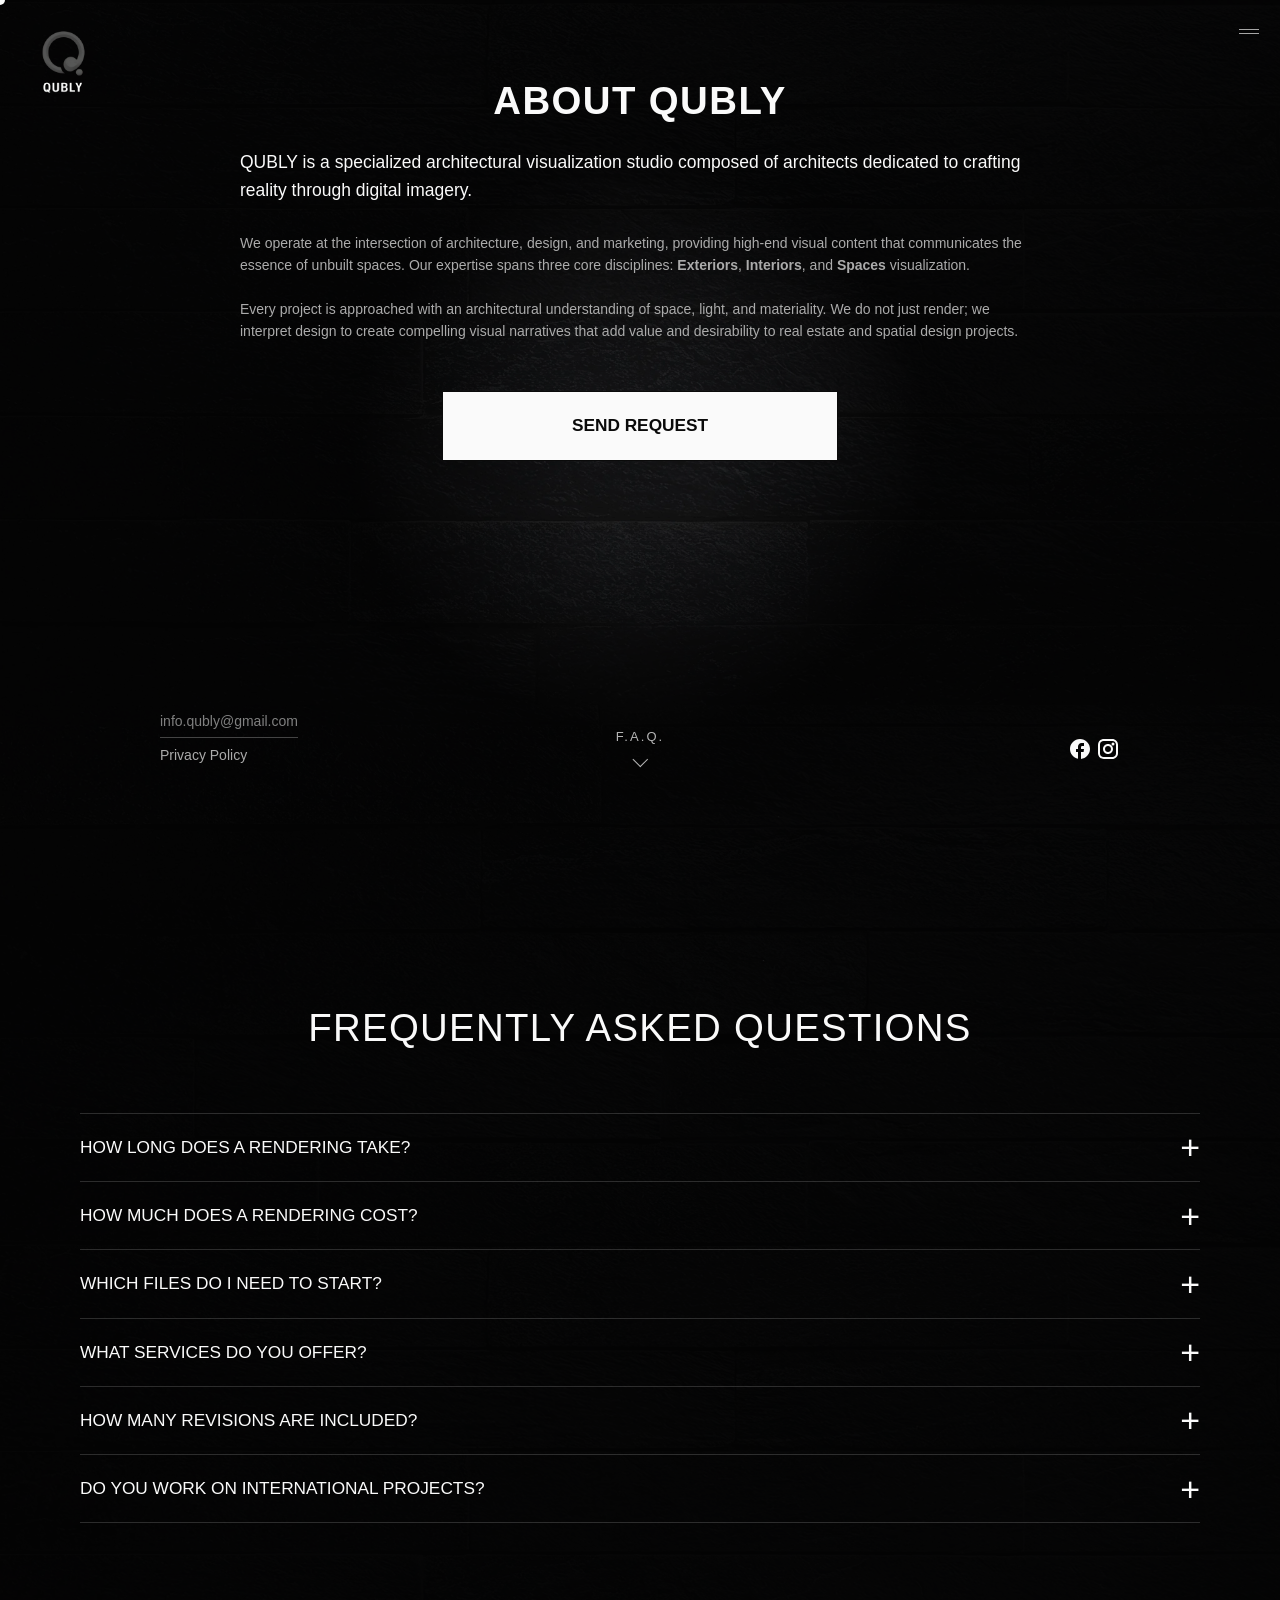
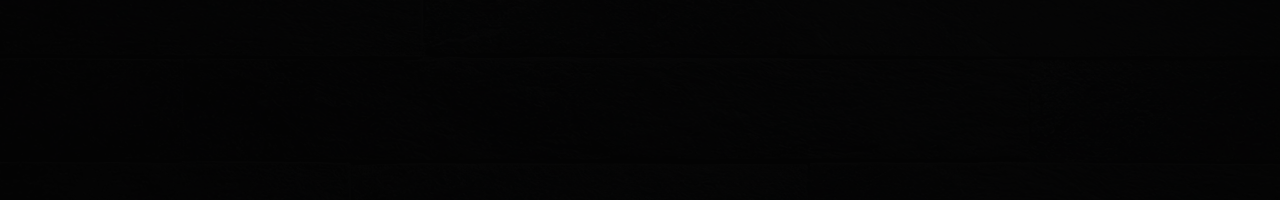
==== commit 44fc741d: "Add files via upload" ====
--- a/about.html
+++ b/about.html
@@ -10,7 +10,7 @@
     <link rel="canonical" href="https://infoqubly.github.io/qubly-site/about.html">
 
     <!-- CSS -->
-    <link rel="stylesheet" href="css/styles.css?v=86">
+    <link rel="stylesheet" href="css/styles.css?v=93">
     <link rel="icon" href="favicon.png" type="image/png">
 </head>
 
@@ -155,9 +155,9 @@
     </section>
 
     <!-- SHARED JS -->
-    <script src="js/translations.js?v=55"></script>
+    <script src="js/translations.js?v=56"></script>
     <script src="js/spotlight.js?v=49"></script>
-    <script src="js/main.js?v=69"></script>
+    <script src="js/main.js?v=74"></script>
 
     <!-- CONTACT POPUP HTML -->
     <div id="contact-popup" class="contact-popup">
--- a/css/styles.css
+++ b/css/styles.css
@@ -1387,16 +1387,7 @@
 }
 
 .case-snapshots::before {
-  content: "";
-  position: absolute;
-  left: 50%;
-  top: -6vw;
-  width: 100vw;
-  height: 13vw;
-  transform: translateX(-50%);
-  background: linear-gradient(180deg, var(--QUBLY-BLACK) 0%, rgba(10, 10, 10, 0.96) 58%, rgba(10, 10, 10, 0) 100%);
-  pointer-events: none;
-  z-index: 1;
+  display: none;
 }
 
 .case-group {
@@ -1438,9 +1429,9 @@
 .case-row-title {
   display: block;
   width: 100%;
-  font-size: clamp(24px, 2.35vw, 48px);
-  text-transform: none;
-  letter-spacing: 0.06em;
+  font-size: clamp(22px, 2.1vw, 42px);
+  text-transform: uppercase;
+  letter-spacing: 0.07em;
   margin-top: 0;
   margin-bottom: 2.15vw;
   color: transparent;
@@ -1535,9 +1526,9 @@
 
 .case-kicker {
   opacity: .75;
-  font-size: clamp(12px, 0.8vw, 16px);
+  font-size: clamp(11px, 0.72vw, 14px);
   letter-spacing: 0.06em;
-  text-transform: none;
+  text-transform: uppercase;
   margin: 0 0 0.7vw 0;
   min-height: 1.25em;
   display: flex;
@@ -1640,14 +1631,22 @@
 /* Responsive Case Studies */
 @media (max-width: 767px) {
   .case-studies-intro {
-    height: 0;
-    min-height: 0;
-    padding: 0;
-    overflow: hidden;
+    min-height: 100svh;
+    padding: 0 5.08vw;
+    overflow: visible;
+    display: flex;
+    justify-content: center;
+    align-items: center;
   }
 
   .case-studies-intro .service-title {
-    display: none;
+    display: block;
+    max-width: 90vw;
+    margin: 0 auto;
+    font-size: clamp(28px, 8.1vw, 38px);
+    line-height: 1.08;
+    letter-spacing: 0.02em;
+    text-align: center;
   }
 
   .case-snapshots {
@@ -1661,70 +1660,45 @@
     --case-mobile-row-gap: clamp(11px, 3vw, 18px);
     --case-mobile-media-height: clamp(166px, 48vw, 212px);
     --case-mobile-media-margin: clamp(5px, 1.4vw, 9px);
-    height: 100svh;
-    overflow: hidden;
-    padding: 0 var(--case-mobile-x-pad);
+    height: auto;
+    min-height: 100svh;
+    overflow: visible;
+    padding: 0 var(--case-mobile-x-pad) clamp(28px, 8vw, 46px);
     scroll-padding-top: 0;
     scroll-snap-type: none;
-    overscroll-behavior: contain;
-  }
-
-  .case-snapshots::before {
+    overscroll-behavior: auto;
+  }
+
+  .case-mobile-sticky-title {
     display: none;
-  }
-
-  .case-mobile-sticky-title {
-    position: absolute;
-    top: 0;
-    left: calc(var(--case-mobile-x-pad) * -1);
-    right: calc(var(--case-mobile-x-pad) * -1);
-    z-index: 20;
-    display: flex;
-    align-items: flex-end;
-    justify-content: center;
-    min-height: var(--case-mobile-title-lock);
-    margin: 0;
-    padding: var(--case-mobile-header-clearance) var(--case-mobile-x-pad) clamp(56px, 12vw, 76px);
-    background: none;
-    box-shadow: none;
-    color: var(--QUBLY-WHITE);
-    font-size: clamp(28px, 8.1vw, 38px);
-    font-weight: 700;
-    line-height: 1.08;
-    letter-spacing: 0.02em;
-    text-align: center;
-    text-transform: uppercase;
-    transform: translateY(clamp(-24px, -4.6vw, -14px));
-    pointer-events: none;
   }
 
   .case-mobile-scroll-window {
     display: block;
     position: relative;
     z-index: 5;
-    height: calc(100svh - var(--case-mobile-content-top));
-    margin-top: var(--case-mobile-content-top);
-    overflow-x: hidden;
-    overflow-y: auto;
+    height: auto;
+    margin-top: 0;
+    overflow: visible;
     scroll-padding-top: 0;
-    scroll-snap-type: y mandatory;
-    overscroll-behavior-y: contain;
+    scroll-snap-type: none;
+    overscroll-behavior-y: auto;
     touch-action: pan-y;
     -webkit-overflow-scrolling: touch;
   }
 
   .case-group + .case-group {
-    margin-top: clamp(10px, 2.8vw, 20px);
+    margin-top: 0;
   }
 
   .case-group {
-    min-height: 100%;
-    scroll-snap-align: start;
-    scroll-snap-stop: always;
+    min-height: 100svh;
+    scroll-snap-align: none;
+    scroll-snap-stop: normal;
     display: flex;
     flex-direction: column;
     justify-content: center;
-    padding: var(--case-mobile-group-pad-top) 0 var(--case-mobile-group-pad-bottom);
+    padding: 0;
   }
 
   .case-snapshots h2.service-title {
@@ -1736,13 +1710,13 @@
     background: none;
     -webkit-background-clip: initial;
     background-clip: initial;
-    font-size: clamp(20px, 5.5vw, 28px);
+    font-size: clamp(18px, 4.9vw, 25px);
     line-height: 1.12;
     letter-spacing: 0.04em;
     margin-top: 0;
     margin-bottom: 3vw;
     position: relative;
-    top: clamp(-10px, -2vw, -6px);
+    top: 0;
     animation: none !important;
     transform: none !important;
   }
@@ -1754,7 +1728,7 @@
   }
 
   .case-kicker {
-    font-size: 3vw;
+    font-size: 2.65vw;
     margin-bottom: 1vw;
   }
 
@@ -1822,7 +1796,10 @@
 
   .scroll-showcase {
     --showcase-card-radius: 5vw;
-    padding: 14vw 0 1vw;
+    display: flex;
+    align-items: center;
+    min-height: 100svh;
+    padding: 0;
     overflow: hidden;
   }
 
@@ -1831,6 +1808,8 @@
   }
 
   .scroll-showcase-stack {
+    width: 100%;
+    min-height: 0;
     height: auto;
   }
 
@@ -1901,7 +1880,33 @@
   }
 
   #projects.section-wrapper {
-    padding-top: 18vw;
+    scroll-margin-top: 0;
+    display: flex;
+    flex-direction: column;
+    justify-content: center;
+    align-items: stretch;
+    min-height: 100svh;
+    padding: 0 5.08vw;
+  }
+
+  .home-page #intro,
+  .home-page .contact-section {
+    min-height: 100svh;
+  }
+
+  .home-page .contact-section {
+    justify-content: center;
+    gap: clamp(22px, 6vw, 38px);
+    padding: 0 5.08vw;
+  }
+
+  .home-page .contact-left,
+  .home-page .contact-right {
+    flex: none;
+  }
+
+  .home-page .contact-left {
+    margin-bottom: 0;
   }
 
   .faq-section {
@@ -2082,12 +2087,12 @@
 
   .case-row-title {
     margin-bottom: 1.8vw;
-    font-size: clamp(18px, 5vw, 24px);
+    font-size: clamp(16px, 4.55vw, 22px);
     line-height: 1.08;
   }
 
   .case-kicker {
-    font-size: 2.65vw;
+    font-size: 2.4vw;
     margin-bottom: 0.5vw;
   }
 
@@ -2115,11 +2120,11 @@
 
   .case-row-title {
     margin-bottom: 1.2vw;
-    font-size: clamp(16px, 4.6vw, 21px);
+    font-size: clamp(15px, 4.25vw, 20px);
   }
 
   .case-kicker {
-    font-size: 2.45vw;
+    font-size: 2.25vw;
   }
 
   .case-card p:not(.case-kicker) {
@@ -2433,13 +2438,80 @@
 .layout-3 .masonry-item:nth-child(6) { grid-row: span 2; }
 .layout-3 .masonry-item:nth-child(8) { grid-column: span 2; grid-row: span 2; }
 
-.masonry-item:hover img {
-  transform: scale(1.05);
-}
-
-@media (max-width: 1024px) {
-  .masonry-gallery {
-    grid-template-columns: repeat(2, 1fr);
+.masonry-item:hover img {
+  transform: scale(1.05);
+}
+
+.project-nav-section {
+  width: 100%;
+  padding: 0 6.25vw 6vw;
+  position: relative;
+  z-index: 10;
+}
+
+.project-nav-grid {
+  display: grid;
+  grid-template-columns: repeat(3, minmax(0, 1fr));
+  gap: 2vw;
+}
+
+.project-nav-card {
+  display: flex;
+  flex-direction: column;
+  min-width: 0;
+  color: inherit;
+  text-decoration: none;
+  transition: opacity 0.35s ease, transform 0.35s ease, filter 0.35s ease;
+}
+
+.project-nav-media {
+  aspect-ratio: 16 / 9;
+  overflow: hidden;
+  margin-bottom: 1.2vw;
+  border-radius: var(--media-card-radius);
+  clip-path: inset(0 round var(--media-card-radius));
+}
+
+.project-nav-media img {
+  display: block;
+  width: 100%;
+  height: 100%;
+  object-fit: cover;
+  filter: brightness(0.9);
+  transform: scale(1);
+  transition: transform 0.55s ease, filter 0.35s ease;
+}
+
+.project-nav-card span {
+  display: block;
+  font-size: clamp(18px, 1.4vw, 24px);
+  line-height: 1.1;
+  margin: 0;
+  text-align: center;
+  letter-spacing: 0.05vw;
+  text-transform: uppercase;
+}
+
+.project-nav-card:hover {
+  transform: scale(1.015);
+}
+
+.project-nav-card:hover .project-nav-media img {
+  transform: scale(1.06);
+}
+
+.project-nav-card.is-current {
+  opacity: 0.42;
+  filter: grayscale(0.2);
+}
+
+.project-nav-card.is-current .project-nav-media img {
+  filter: brightness(0.78) saturate(0.55);
+}
+
+@media (max-width: 1024px) {
+  .masonry-gallery {
+    grid-template-columns: repeat(2, 1fr);
     grid-auto-rows: 25vw;
     gap: 2vw;
   }
@@ -2457,10 +2529,28 @@
     grid-column: span 1 !important;
     grid-row: span 1 !important;
   }
-  .gallery-section {
-    padding: 25vw 5.08vw 10vw 5.08vw;
-  }
-}
+  .gallery-section {
+    padding: 25vw 5.08vw 10vw 5.08vw;
+  }
+
+  .project-nav-section {
+    padding: 0 5.08vw 12vw;
+  }
+
+  .project-nav-grid {
+    grid-template-columns: repeat(3, minmax(0, 1fr));
+    gap: 3vw;
+  }
+
+  .project-nav-media {
+    margin-bottom: 2vw;
+  }
+
+  .project-nav-card span {
+    font-size: 3.1vw;
+    letter-spacing: 0.05vw;
+  }
+}
 
 /* ========================================= */
 /* PHOTOSWIPE CUSTOM STYLES (Lightbox) */
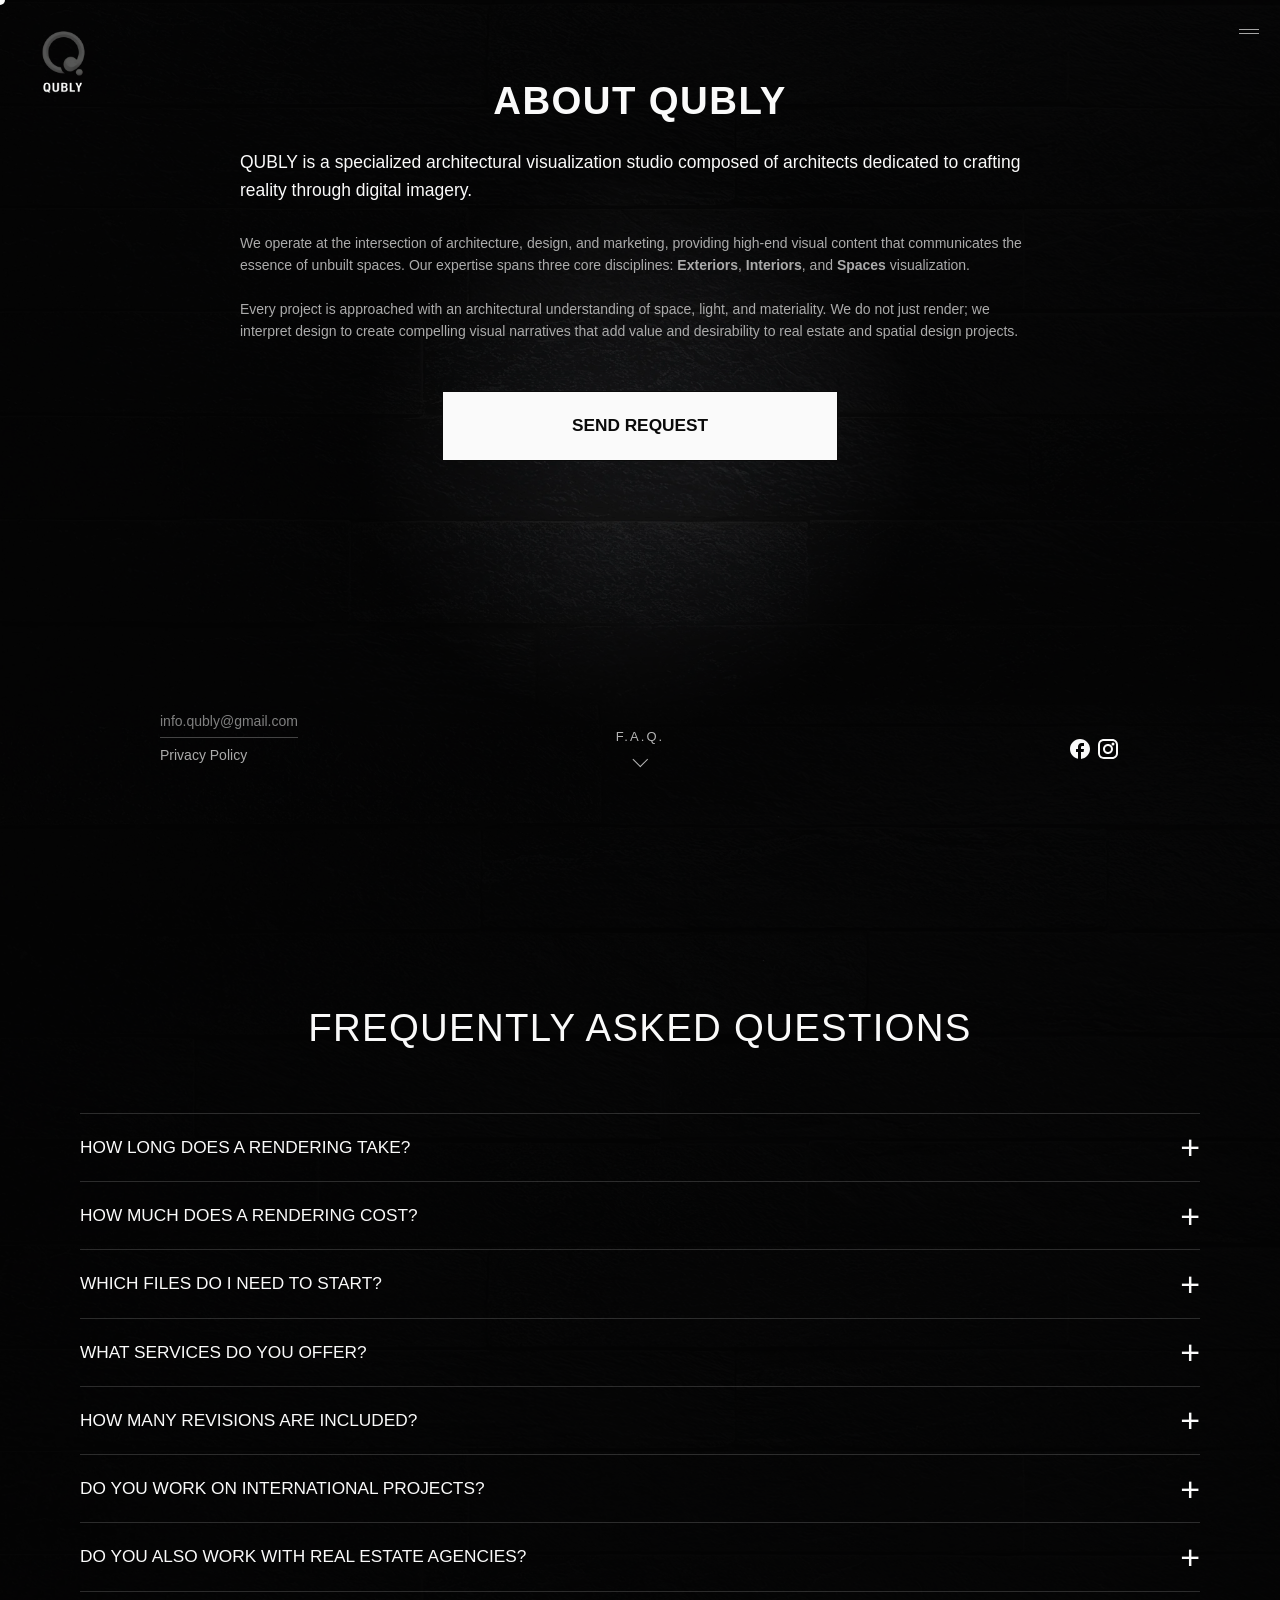
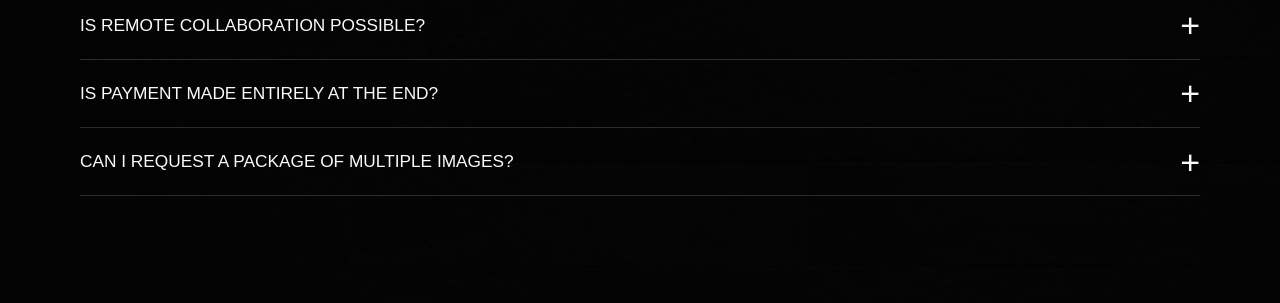
==== commit b15336b0: "Add files via upload" ====
--- a/about.html
+++ b/about.html
@@ -118,44 +118,68 @@
             <details class="faq-item">
                 <summary data-i18n="faq_q1">HOW LONG DOES A RENDERING TAKE?</summary>
                 <div class="faq-panel">
-                    <p data-i18n="faq_a1">Timing depends on the project scope, number of views, and available material.</p>
+                    <p data-i18n="faq_a1">It depends on the starting material, the complexity of the model, and the number of requested views. After receiving the files and goals, we give you a realistic timeline: not every render requires the same amount of work.</p>
                 </div>
             </details>
             <details class="faq-item">
                 <summary data-i18n="faq_q2">HOW MUCH DOES A RENDERING COST?</summary>
                 <div class="faq-panel">
-                    <p data-i18n="faq_a2">Costs vary by complexity, output type, and number of images required.</p>
-                </div>
-            </details>
-            <details class="faq-item">
-                <summary data-i18n="faq_q3">WHICH FILES DO I NEED TO START?</summary>
-                <div class="faq-panel">
-                    <p data-i18n="faq_a3">Plans, elevations, references, material notes, and any available 3D files are helpful.</p>
-                </div>
-            </details>
-            <details class="faq-item">
-                <summary data-i18n="faq_q4">WHAT SERVICES DO YOU OFFER?</summary>
-                <div class="faq-panel">
-                    <p data-i18n="faq_a4">We create exterior, interior, spaces, photoinsertion, and material comparison visuals.</p>
+                    <p data-i18n="faq_a2">We do not use one fixed price for everything. The cost depends on modeling, project size, level of detail, number of images, urgency, and requested revisions. First we analyze the material, then we send you a clear quote.</p>
+                </div>
+            </details>
+            <details class="faq-item">
+                <summary data-i18n="faq_q3">DO I NEED TO ALREADY HAVE A 3D MODEL?</summary>
+                <div class="faq-panel">
+                    <p data-i18n="faq_a3">No. We can also start from DWG files, dimensioned PDFs, sketches, photos, or references. If a 3D model already exists, the work will be faster; if it needs to be built or fixed, we include that in the quote.</p>
+                </div>
+            </details>
+            <details class="faq-item">
+                <summary data-i18n="faq_q4">WHAT DOES THE SERVICE INCLUDE?</summary>
+                <div class="faq-panel">
+                    <p data-i18n="faq_a4">The service can include 3D modeling, photomontages, renders, visualizations, real estate sales images, interiors, exteriors, product images, and presentation content. More specific services, such as video, BIM, surveys, or design support, are evaluated as extras.</p>
                 </div>
             </details>
             <details class="faq-item">
                 <summary data-i18n="faq_q5">HOW MANY REVISIONS ARE INCLUDED?</summary>
                 <div class="faq-panel">
-                    <p data-i18n="faq_a5">Revision rounds are defined before starting, based on the project needs.</p>
-                </div>
-            </details>
-            <details class="faq-item">
-                <summary data-i18n="faq_q6">DO YOU WORK ON INTERNATIONAL PROJECTS?</summary>
-                <div class="faq-panel">
-                    <p data-i18n="faq_a6">Yes, we work remotely with clients and teams in different countries.</p>
+                    <p data-i18n="faq_a5">Included revisions are defined in the quote. Small adjustments to materials, colors, lights, or details are part of the normal process; substantial changes to the project, view, or number of images are evaluated separately.</p>
+                </div>
+            </details>
+            <details class="faq-item">
+                <summary data-i18n="faq_q6">WHAT HAPPENS IF I WANT TO CHANGE SOMETHING AFTER THE DRAFT?</summary>
+                <div class="faq-panel">
+                    <p data-i18n="faq_a6">If it is a correction consistent with the agreed work, we handle it as a revision. If the change modifies the project or requires a new image, we tell you the timing and additional cost first.</p>
+                </div>
+            </details>
+            <details class="faq-item">
+                <summary data-i18n="faq_q7">DO YOU ALSO WORK WITH REAL ESTATE AGENCIES?</summary>
+                <div class="faq-panel">
+                    <p data-i18n="faq_a7">Yes. We help agencies, studios, and developers present properties that are not finished yet, empty, to be renovated, or difficult to communicate with simple photos.</p>
+                </div>
+            </details>
+            <details class="faq-item">
+                <summary data-i18n="faq_q8">IS REMOTE COLLABORATION POSSIBLE?</summary>
+                <div class="faq-panel">
+                    <p data-i18n="faq_a8">Yes. We manage remote collaborations through shared files, calls, and online revisions. When the starting material is complete, we can work precisely even without a direct meeting.</p>
+                </div>
+            </details>
+            <details class="faq-item">
+                <summary data-i18n="faq_q9">IS PAYMENT MADE ENTIRELY AT THE END?</summary>
+                <div class="faq-panel">
+                    <p data-i18n="faq_a9">For more structured work, we work in steps: initial deposit, verification drafts, and final balance on delivery. This makes the process safer and clearer for both parties.</p>
+                </div>
+            </details>
+            <details class="faq-item">
+                <summary data-i18n="faq_q10">CAN I REQUEST A PACKAGE OF MULTIPLE IMAGES?</summary>
+                <div class="faq-panel">
+                    <p data-i18n="faq_a10">Yes. It is often convenient: once the model has been built, multiple views of the same project help maintain consistency and optimize the work compared to unrelated single images.</p>
                 </div>
             </details>
         </div>
     </section>
 
     <!-- SHARED JS -->
-    <script src="js/translations.js?v=56"></script>
+    <script src="js/translations.js?v=57"></script>
     <script src="js/spotlight.js?v=49"></script>
     <script src="js/main.js?v=74"></script>
 
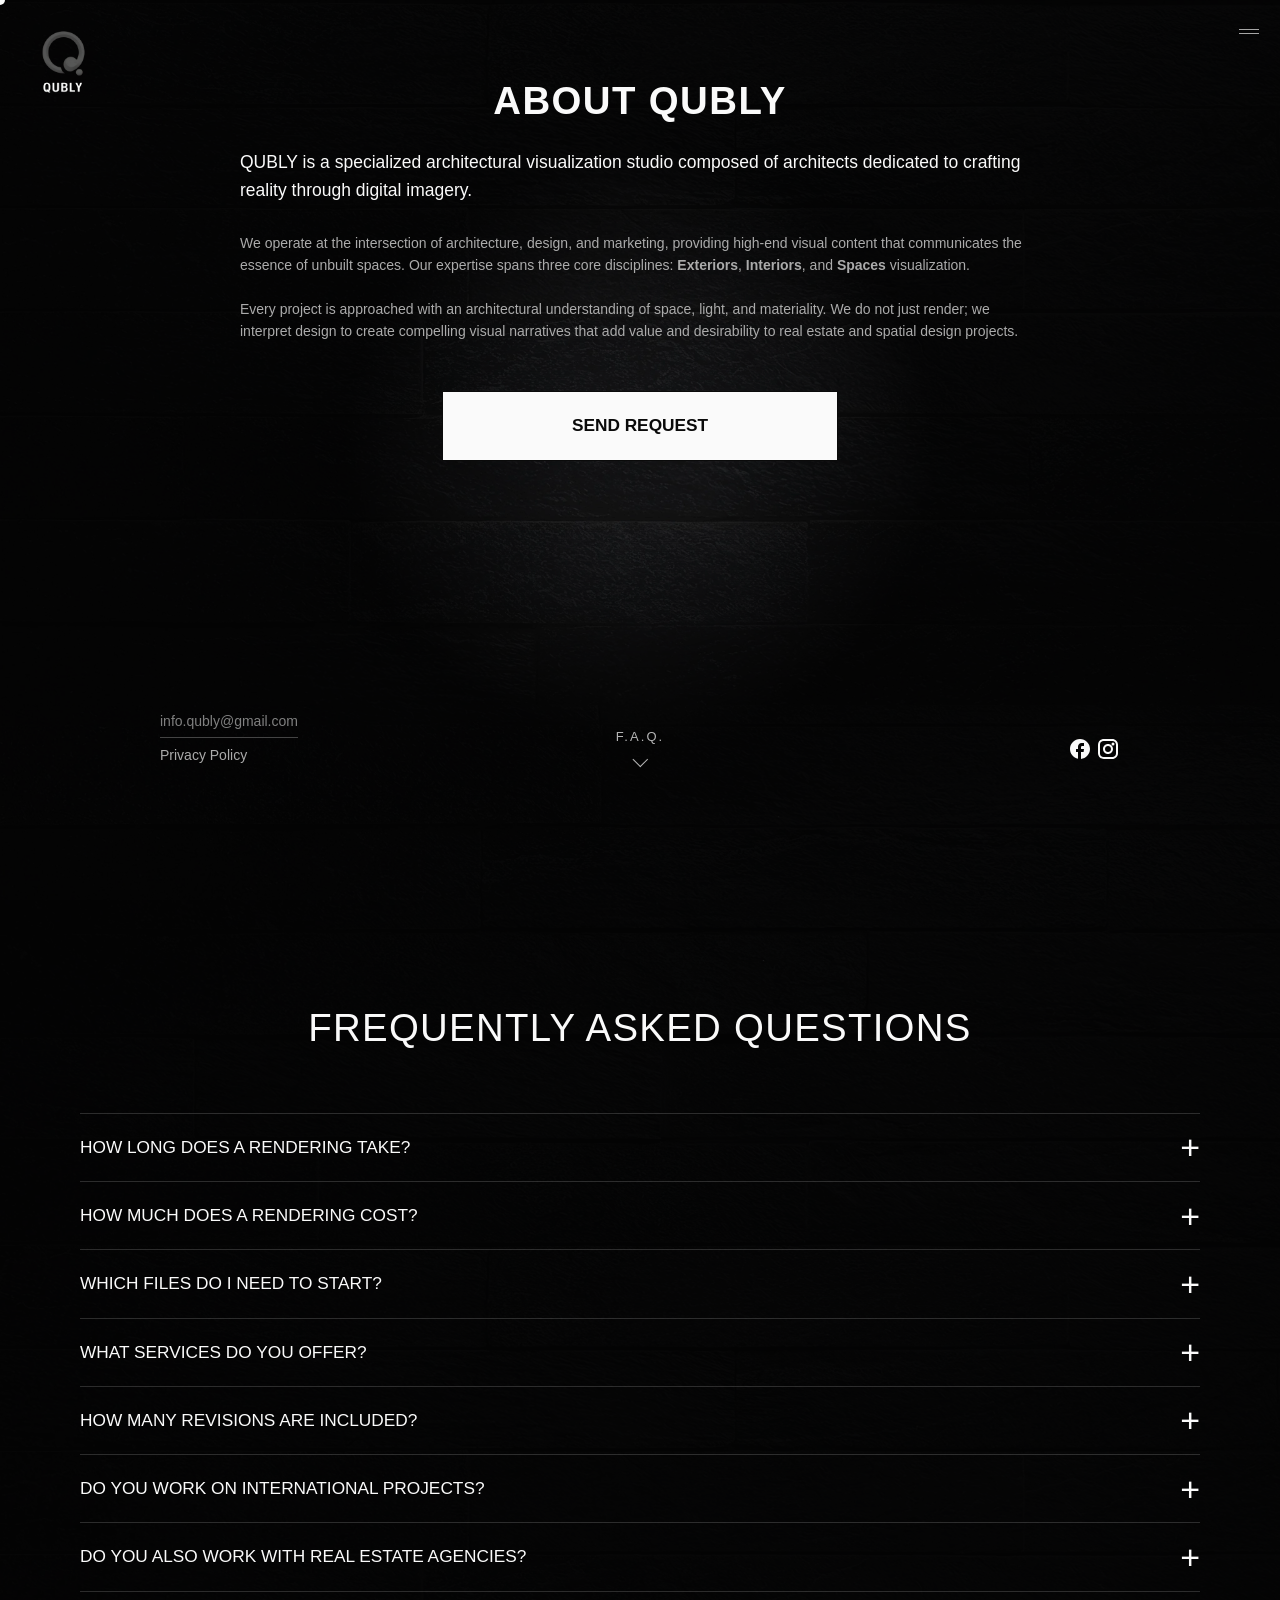
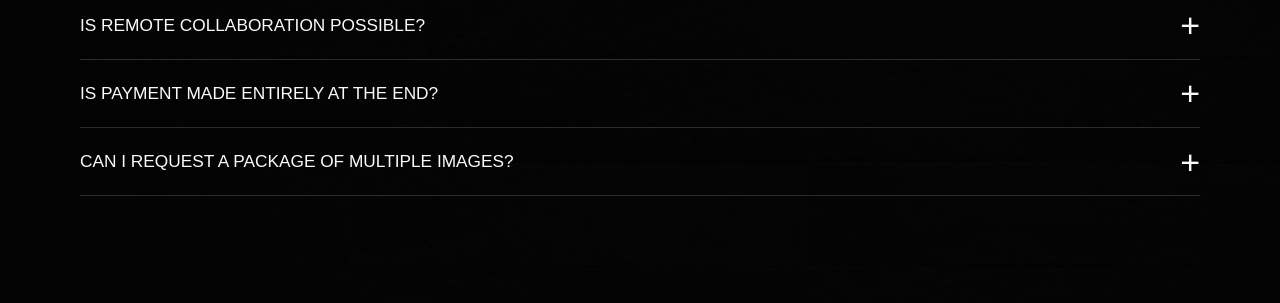
==== commit a1acbcd8: "Add files via upload" ====
--- a/about.html
+++ b/about.html
@@ -111,7 +111,7 @@
         </footer>
     </div>
 
-    <section class="faq-section" id="faq" data-snap-anchor data-snap-offset="0">
+    <section class="faq-section" id="faq">
         <h2 class="faq-title" data-i18n="faq_title">FREQUENTLY ASKED QUESTIONS</h2>
 
         <div class="faq-list">
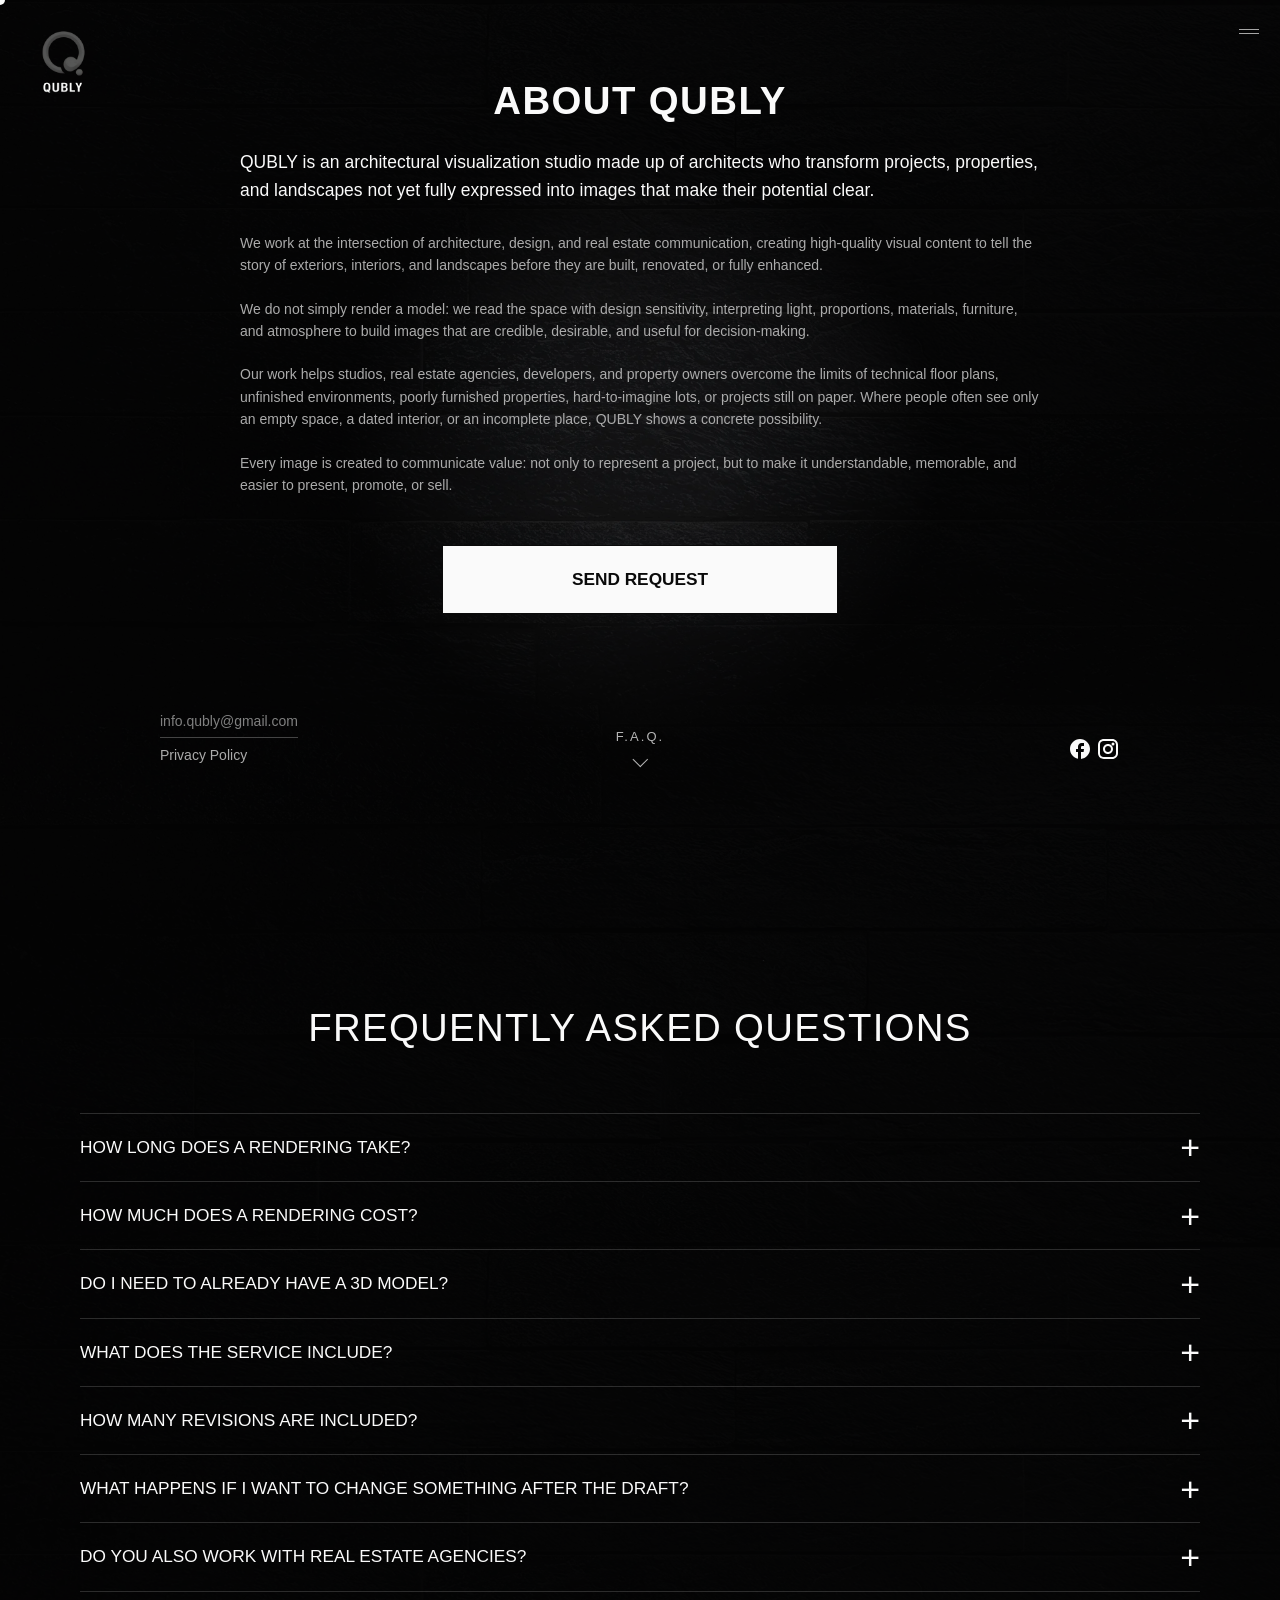
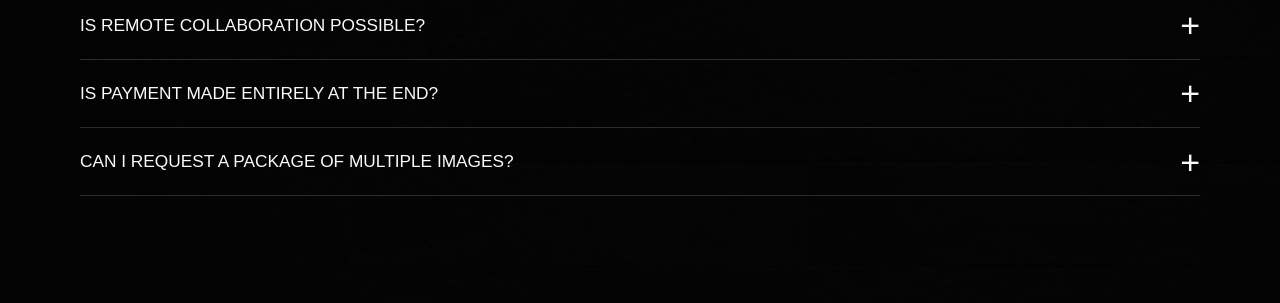
==== commit a02027b5: "Add files via upload" ====
--- a/about.html
+++ b/about.html
@@ -50,22 +50,34 @@
         <div class="content-container" style="max-width: 800px; margin: 0 auto; text-align: left; flex-grow: 1;">
             <h1 class="service-title" style="margin-top: 0; margin-bottom: 2vw;" data-i18n="about_title">ABOUT QUBLY</h1>
 
-            <p class="service-desc"
-                style="font-size: 1.25rem; line-height: 1.6; color: var(--QUBLY-WHITE); margin-bottom: 2rem;" data-i18n="about_p1">
-                QUBLY is a specialized architectural visualization studio composed of architects dedicated to crafting
-                reality through digital imagery.
-            </p>
-
-            <p class="service-desc" style="font-size: 1rem; line-height: 1.6; margin-bottom: 1.5rem;" data-i18n="about_p2">
-                We operate at the intersection of architecture, design, and marketing, providing high-end visual content
-                that communicates the essence of unbuilt spaces. Our expertise spans three core disciplines:
-                <strong>Exteriors</strong>, <strong>Interiors</strong>, and <strong>Spaces</strong> visualization.
-            </p>
-
-            <p class="service-desc" style="font-size: 1rem; line-height: 1.6; margin-bottom: 3rem;" data-i18n="about_p3">
-                Every project is approached with an architectural understanding of space, light, and materiality. We do
-                not just render; we interpret design to create compelling visual narratives that add value and
-                desirability to real estate and spatial design projects.
+            <p class="service-desc"
+                style="font-size: 1.25rem; line-height: 1.6; color: var(--QUBLY-WHITE); margin-bottom: 2rem;" data-i18n="about_p1">
+                QUBLY is an architectural visualization studio made up of architects who transform projects,
+                properties, and landscapes not yet fully expressed into images that make their potential clear.
+            </p>
+
+            <p class="service-desc" style="font-size: 1rem; line-height: 1.6; margin-bottom: 1.5rem;" data-i18n="about_p2">
+                We work at the intersection of architecture, design, and real estate communication, creating
+                high-quality visual content to tell the story of exteriors, interiors, and landscapes before they are built,
+                renovated, or fully enhanced.
+            </p>
+
+            <p class="service-desc" style="font-size: 1rem; line-height: 1.6; margin-bottom: 1.5rem;" data-i18n="about_p3">
+                We do not simply render a model: we read the space with design sensitivity, interpreting light,
+                proportions, materials, furniture, and atmosphere to build images that are credible, desirable, and
+                useful for decision-making.
+            </p>
+
+            <p class="service-desc" style="font-size: 1rem; line-height: 1.6; margin-bottom: 1.5rem;" data-i18n="about_p4">
+                Our work helps studios, real estate agencies, developers, and property owners overcome the limits of
+                technical floor plans, unfinished environments, poorly furnished properties, hard-to-imagine lots, or
+                projects still on paper. Where people often see only an empty space, a dated interior, or an incomplete
+                place, QUBLY shows a concrete possibility.
+            </p>
+
+            <p class="service-desc" style="font-size: 1rem; line-height: 1.6; margin-bottom: 3rem;" data-i18n="about_p5">
+                Every image is created to communicate value: not only to represent a project, but to make it
+                understandable, memorable, and easier to present, promote, or sell.
             </p>
 
             <a href="https://docs.google.com/forms/d/e/1FAIpQLSdRsD1cFEi_Piw1dqPVw4LWgrstn5cbHXEcnYwcSCSfHgwjyg/viewform?usp=publish-editor"
@@ -179,7 +191,7 @@
     </section>
 
     <!-- SHARED JS -->
-    <script src="js/translations.js?v=57"></script>
+    <script src="js/translations.js?v=58"></script>
     <script src="js/spotlight.js?v=49"></script>
     <script src="js/main.js?v=74"></script>
 
--- a/css/styles.css
+++ b/css/styles.css
@@ -2379,7 +2379,7 @@
 
 
 /* ========================================= */
-/* MASONRY GALLERY (For Esterni, Interni, Spazi) */
+/* MASONRY GALLERY (For Esterni, Interni, Paesaggi) */
 /* ========================================= */
 .gallery-section {
   padding: 8vw 6.25vw;
@@ -2432,7 +2432,7 @@
 .layout-2 .masonry-item:nth-child(5) { grid-column: span 2; grid-row: span 2; }
 .layout-2 .masonry-item:nth-child(9) { grid-column: span 2; }
 
-/* Layout 3: Spazi */
+/* Layout 3: Paesaggi */
 .layout-3 .masonry-item:nth-child(1) { grid-column: span 3; }
 .layout-3 .masonry-item:nth-child(3) { grid-column: span 2; }
 .layout-3 .masonry-item:nth-child(6) { grid-row: span 2; }
